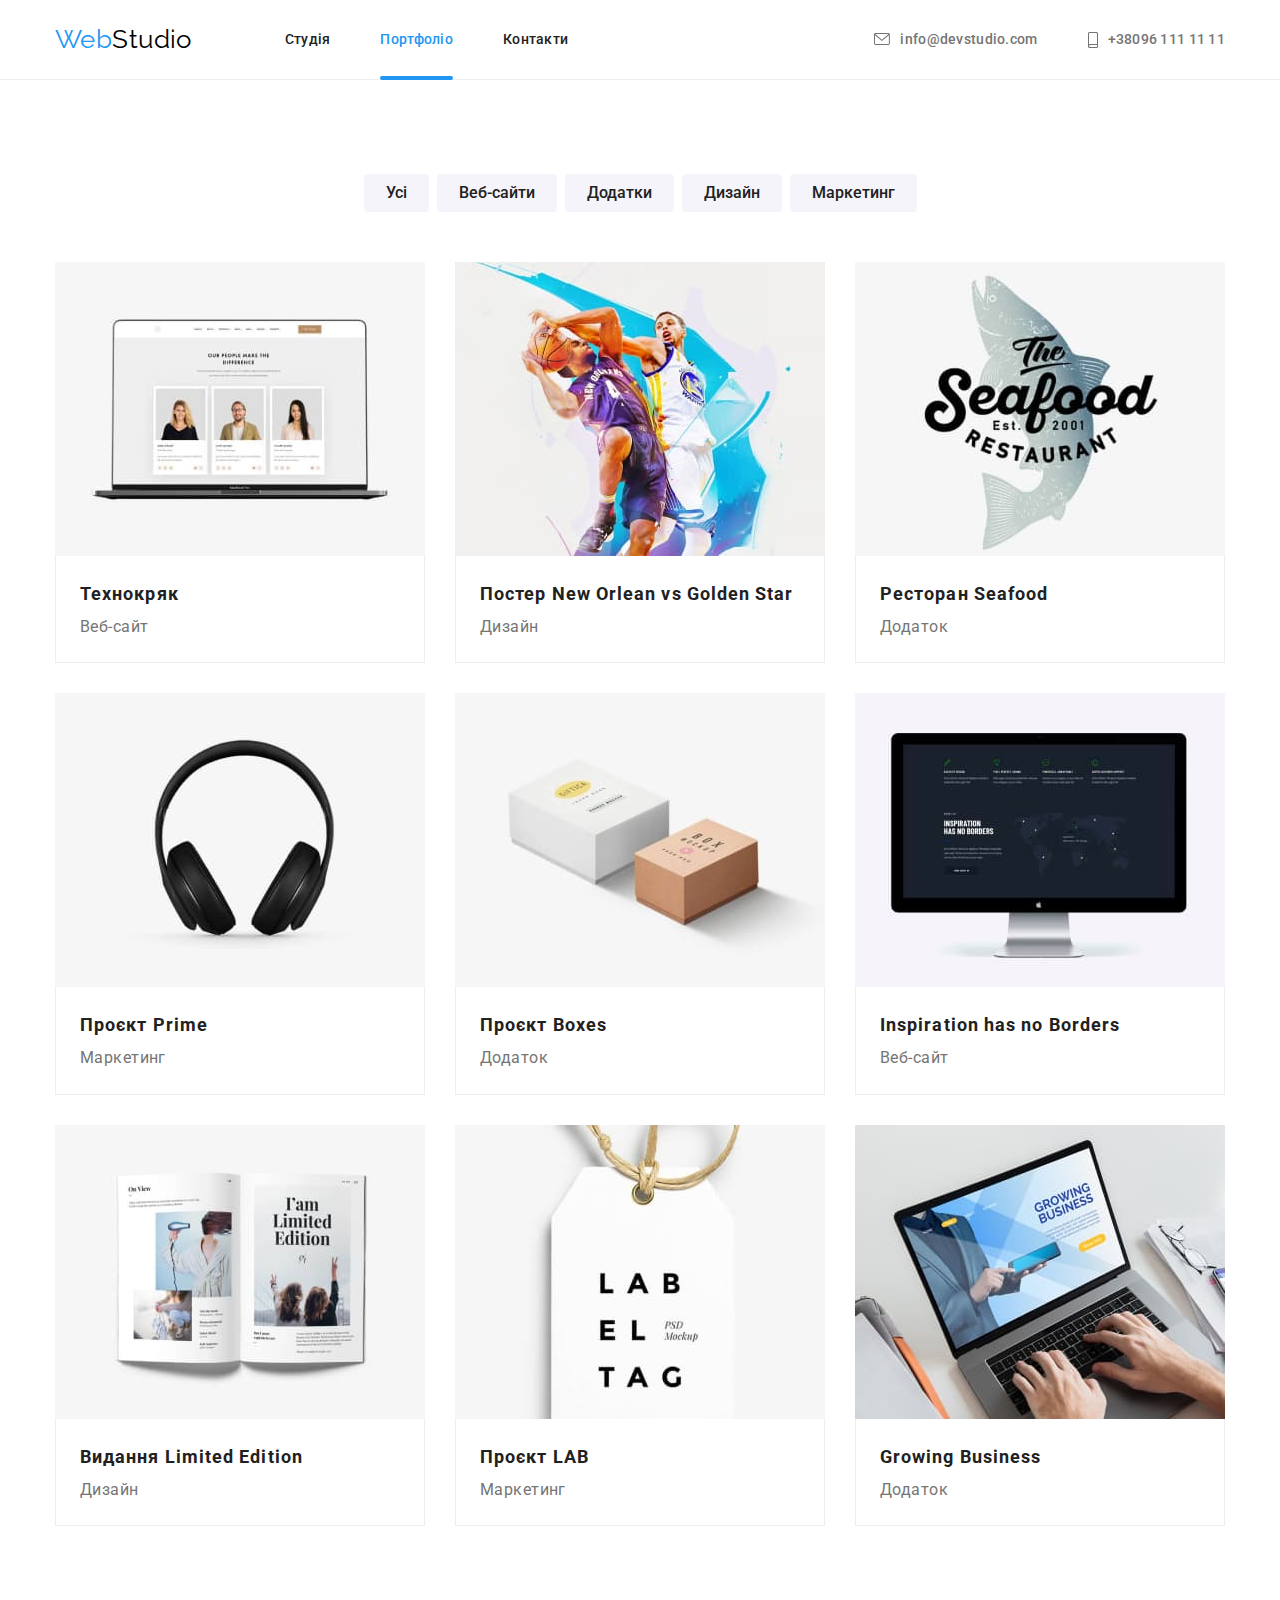
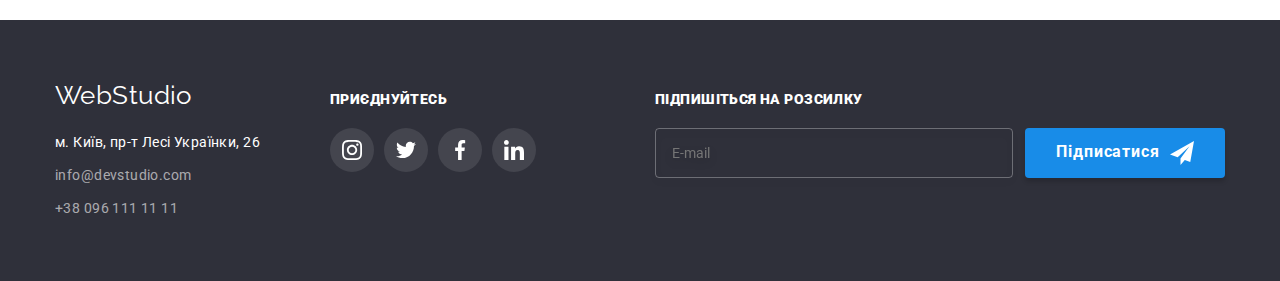
==== portfolio.html @ c7cedb17 "clone" ====
<!DOCTYPE html>
<html lang="uk">
  <head>
    <meta charset="UTF-8" />
    <meta http-equiv="X-UA-Compatible" content="IE=edge" />
    <meta name="viewport" content="width=device-width, initial-scale=1.0" />
    <title>Студія</title>
    <link
      href="https://fonts.googleapis.com/css2?family=Raleway:wght@700&family=Roboto:wght@400;500;700;900&display=swap"
      rel="stylesheet"
    />
    <link
      rel="stylesheet"
      href="https://cdnjs.cloudflare.com/ajax/libs/modern-normalize/1.1.0/modern-normalize.min.css"
    />
    <link rel="stylesheet" href="./css/main.min.css" />
  </head>
  <body>
    <header class="header">
      <div class="header__container container">
        <nav class="header__nav">
          <a href="./index.html" class="header__logo"><span class="logo-web">Web</span>Studio</a>
          <ul class="header__list list">
            <li>
              <a href="./index.html" class="header__link link">Студія</a>
            </li>
            <li>
              <a href="./portfolio.html" class="header__link link header__link-current"
                >Портфоліо</a
              >
            </li>
            <li><a href="" class="header__link link">Контакти</a></li>
          </ul>
        </nav>
        <ul class="info list">
          <li>
            <a href="mailto:info@devstudio.com" class="info__link link">
              <svg class="info__mail" width="16px" height="12px">
                <use href="./images/symbol-defs-contact.svg#icon-mail"></use>
              </svg>
              info@devstudio.com</a
            >
          </li>
          <li>
            <a href="tel:+380961111111" class="info__link link">
              <svg class="info__tel" width="10px" height="16px">
                <use href="./images/symbol-defs-contact.svg#icon-tel"></use>
              </svg>
              +38096 111 11 11</a
            >
          </li>
        </ul>
      </div>
    </header>
    <main>
      <section class="main-section">
        <div class="container">
          <h1 class="visually-hidden">Навігація</h1>
          <ul class="btn-list list">
            <li><button type="button" class="portfolio-nav-btn">Усі</button></li>
            <li><button type="button" class="portfolio-nav-btn">Веб-сайти</button></li>
            <li><button type="button" class="portfolio-nav-btn">Додатки</button></li>
            <li><button type="button" class="portfolio-nav-btn">Дизайн</button></li>
            <li><button type="button" class="portfolio-nav-btn">Маркетинг</button></li>
          </ul>

          <ul class="info-list list">
            <li class="portfolio-info-list">
              <a href="">
                <div class="portfolio-img">
                  <img src="./images/portfolio-tehn.jpg" alt="технокряк" width="370" height="294" />
                  <div class="portfolio-info-container">
                    <p class="portfolio-info-text">
                      Ресурс пропонує комплексні пропозиції з різним рівнем функціоналу та сервісів.
                      Все це дозволить відвідувачу отримати вичерпні відомості про компанію чи
                      приватну особу.
                    </p>
                  </div>
                </div>
                <div class="border-title">
                  <h2 class="portfolio-title">Технокряк</h2>
                  <p class="portfolio-text">Веб-сайт</p>
                </div>
              </a>
            </li>
            <li class="portfolio-info-list">
              <a href="">
                <div class="portfolio-img">
                  <img
                    src="./images/portfolio-poster.jpg"
                    alt="Постер New Orlean vs Golden Star"
                    width="370"
                    height="294"
                  />
                  <div class="portfolio-info-container">
                    <p class="portfolio-info-text">
                      Ресурс пропонує комплексні пропозиції з різним рівнем функціоналу та сервісів.
                      Все це дозволить відвідувачу отримати вичерпні відомості про компанію чи
                      приватну особу.
                    </p>
                  </div>
                </div>
                <div class="border-title">
                  <h2 class="portfolio-title">Постер New Orlean vs Golden Star</h2>
                  <p class="portfolio-text">Дизайн</p>
                </div>
              </a>
            </li>
            <li class="portfolio-info-list">
              <a href="">
                <div class="portfolio-img">
                  <img
                    src="./images/portfolio-restaurant.jpg"
                    alt="Ресторан Seafood"
                    width="370"
                    height="294"
                  />
                  <div class="portfolio-info-container">
                    <p class="portfolio-info-text">
                      Ресурс пропонує комплексні пропозиції з різним рівнем функціоналу та сервісів.
                      Все це дозволить відвідувачу отримати вичерпні відомості про компанію чи
                      приватну особу.
                    </p>
                  </div>
                </div>
                <div class="border-title">
                  <h2 class="portfolio-title">Ресторан Seafood</h2>
                  <p class="portfolio-text">Додаток</p>
                </div>
              </a>
            </li>
            <li class="portfolio-info-list">
              <a href="">
                <div class="portfolio-img">
                  <img
                    src="./images/portfolio-prgct-prime.jpg"
                    alt="Проєкт Prime"
                    width="370"
                    height="294"
                  />
                  <div class="portfolio-info-container">
                    <p class="portfolio-info-text">
                      Ресурс пропонує комплексні пропозиції з різним рівнем функціоналу та сервісів.
                      Все це дозволить відвідувачу отримати вичерпні відомості про компанію чи
                      приватну особу.
                    </p>
                  </div>
                </div>
                <div class="border-title">
                  <h2 class="portfolio-title">Проєкт Prime</h2>
                  <p class="portfolio-text">Маркетинг</p>
                </div>
              </a>
            </li>
            <li class="portfolio-info-list">
              <a href="">
                <div class="portfolio-img">
                  <img
                    src="./images/portfolio-prgct-boxes.jpg"
                    alt="Проєкт Boxes"
                    width="370"
                    height="294"
                  />
                  <div class="portfolio-info-container">
                    <p class="portfolio-info-text">
                      Ресурс пропонує комплексні пропозиції з різним рівнем функціоналу та сервісів.
                      Все це дозволить відвідувачу отримати вичерпні відомості про компанію чи
                      приватну особу.
                    </p>
                  </div>
                </div>
                <div class="border-title">
                  <h2 class="portfolio-title">Проєкт Boxes</h2>
                  <p class="portfolio-text">Додаток</p>
                </div>
              </a>
            </li>
            <li class="portfolio-info-list">
              <a href="">
                <div class="portfolio-img">
                  <img
                    src="./images/portfolio-inspiration.jpg"
                    alt="Inspiration has no Borders"
                    width="370"
                    height="294"
                  />
                  <div class="portfolio-info-container">
                    <p class="portfolio-info-text">
                      Ресурс пропонує комплексні пропозиції з різним рівнем функціоналу та сервісів.
                      Все це дозволить відвідувачу отримати вичерпні відомості про компанію чи
                      приватну особу.
                    </p>
                  </div>
                </div>
                <div class="border-title">
                  <h2 class="portfolio-title">Inspiration has no Borders</h2>
                  <p class="portfolio-text">Веб-сайт</p>
                </div>
              </a>
            </li>
            <li class="portfolio-info-list">
              <a href="">
                <div class="portfolio-img">
                  <img
                    src="./images/portfolio-edition.jpg"
                    alt="Видання Limited Edition"
                    width="370"
                    height="294"
                  />
                  <div class="portfolio-info-container">
                    <p class="portfolio-info-text">
                      Ресурс пропонує комплексні пропозиції з різним рівнем функціоналу та сервісів.
                      Все це дозволить відвідувачу отримати вичерпні відомості про компанію чи
                      приватну особу.
                    </p>
                  </div>
                </div>
                <div class="border-title">
                  <h2 class="portfolio-title">Видання Limited Edition</h2>
                  <p class="portfolio-text">Дизайн</p>
                </div>
              </a>
            </li>
            <li class="portfolio-info-list">
              <a href="">
                <div class="portfolio-img">
                  <img
                    src="./images/portfolio-prgct-lab.jpg"
                    alt="Проєкт LAB"
                    width="370"
                    height="294"
                  />
                  <div class="portfolio-info-container">
                    <p class="portfolio-info-text">
                      Ресурс пропонує комплексні пропозиції з різним рівнем функціоналу та сервісів.
                      Все це дозволить відвідувачу отримати вичерпні відомості про компанію чи
                      приватну особу.
                    </p>
                  </div>
                </div>
                <div class="border-title">
                  <h2 class="portfolio-title">Проєкт LAB</h2>
                  <p class="portfolio-text">Маркетинг</p>
                </div>
              </a>
            </li>
            <li class="portfolio-info-list">
              <a href="">
                <div class="portfolio-img">
                  <img
                    src="./images/portfolio-business.jpg"
                    alt="Growing Business"
                    width="370"
                    height="294"
                  />
                  <div class="portfolio-info-container">
                    <p class="portfolio-info-text">
                      Ресурс пропонує комплексні пропозиції з різним рівнем функціоналу та сервісів.
                      Все це дозволить відвідувачу отримати вичерпні відомості про компанію чи
                      приватну особу.
                    </p>
                  </div>
                </div>
                <div class="border-title">
                  <h2 class="portfolio-title">Growing Business</h2>
                  <p class="portfolio-text">Додаток</p>
                </div>
              </a>
            </li>
          </ul>
        </div>
      </section>
    </main>
    <footer class="footer">
      <div class="container footer-container">
        <div class="footer-adress">
          <a href="./index.html" class="footer-logo"><span class="logo-web">Web</span>Studio</a>
          <address>
            <ul class="footer-list list">
              <li class="adress link">
                <a
                  href="https://goo.gl/maps/cVfSzYXmB4WcppVj6"
                  target="_blank"
                  rel="noopener noreferrer"
                  >м. Київ, пр-т Лесі Українки, 26</a
                >
              </li>
              <li>
                <a href="mailto:info@devstudio.com" class="footer-link link">info@devstudio.com</a>
              </li>
              <li>
                <a href="tel:+380961111111" class="footer-link link">+38 096 111 11 11</a>
              </li>
            </ul>
          </address>
        </div>
        <div class="footer-social">
          <p class="footer-social-text"><strong>приєднуйтесь</strong></p>

          <ul class="footer-social-list list">
            <li class="social-footer-item">
              <a href=""
                ><svg class="social-icon-footer" width="20px" height="20px">
                  <use href="./images/symbol-defs-social.svg#icon-instagram"></use>
                </svg>
              </a>
            </li>
            <li class="social-footer-item">
              <a href=""
                ><svg class="social-icon-footer" width="20px" height="20px">
                  <use href="./images/symbol-defs-social.svg#icon-twitter"></use>
                </svg>
              </a>
            </li>
            <li class="social-footer-item">
              <a href=""
                ><svg class="social-icon-footer" width="20px" height="20px">
                  <use href="./images/symbol-defs-social.svg#icon-facebook"></use>
                </svg>
              </a>
            </li>
            <li class="social-footer-item">
              <a href=""
                ><svg class="social-icon-footer" width="20px" height="20px">
                  <use href="./images/symbol-defs-social.svg#icon-linkedin"></use>
                </svg>
              </a>
            </li>
          </ul>
        </div>
        <div class="footer-feedback">
          <p class="footer-form-title"><strong>Підпишіться на розсилку</strong></p>
          <form class="footer-form">
            <label for="footer-email"></label>
            <input type="email" name="footer-email" placeholder="E-mail" required />
            <button type="submit" class="footer-btn">
              Підписатися
              <svg>
                <use
                  href="./images/modal-icon.svg#icon-footer-send"
                  width="24px"
                  height="24px"
                ></use>
              </svg>
            </button>
          </form>
        </div>
      </div>
    </footer>
  </body>
</html>
---- css/main.min.css ----
:root{--accent-color: #2196f3;--primary-text-color: #757575;--secondary-text-color: #212121;--primary-link-color: #ffffff;--secondary-link-color: #000000;--primary-background-color: #2f303a;--button-active-color: #188ce8;--secondary-background-color: #f5f4fa;--tertiary-link-color: rgba(255, 255, 255, 0.6);--border-color: #eeeeee;--primary-svg-color: #afb1b8}body{font-family:"Roboto",sans-serif;color:var(--primary-text-color);font-size:14px;line-height:1.7;letter-spacing:.03em;background-color:var(--primary-link-color);margin:0}img{display:block}h1,h2,h3,ul,p{margin:0;padding:0}.container{width:1200px;margin:0 auto;padding-left:15px;padding-right:15px}.link:hover,.link:focus{color:var(--accent-color)}.list{list-style:none}.section-title{color:var(--secondary-text-color);font-size:36px;line-height:1.2;text-align:center;margin-bottom:50px}.header{background-color:var(--primary-link-color);border-bottom:1px solid var(--border-color)}.header__container{display:-webkit-box;display:-ms-flexbox;display:flex;-webkit-box-align:center;-ms-flex-align:center;align-items:center}.header__nav{display:-webkit-box;display:-ms-flexbox;display:flex;-webkit-box-align:center;-ms-flex-align:center;align-items:center}.header__logo{color:var(--secondary-link-color);font-family:"Raleway",sans-serif;font-size:26px;line-height:1.2;text-decoration:none;margin-right:93px}.header__logo .logo-web{color:var(--accent-color)}.header__list{display:-webkit-box;display:-ms-flexbox;display:flex}.header__list li:not(:last-child){margin-right:50px}.header__link{display:block;color:var(--secondary-text-color);font-weight:500;line-height:1.1;letter-spacing:.02em;text-decoration:none;padding-top:32px;padding-bottom:32px;-webkit-transition-property:color;transition-property:color;-webkit-transition-duration:250ms;transition-duration:250ms;-webkit-transition-timing-function:cubic-bezier(0.4, 0, 0.2, 1);transition-timing-function:cubic-bezier(0.4, 0, 0.2, 1)}.header__link-current{position:relative;color:var(--accent-color)}.header__link-current::after{content:"";position:absolute;bottom:-1px;display:block;width:100%;height:4px;background-color:var(--accent-color);border-radius:2px}.info{display:-webkit-box;display:-ms-flexbox;display:flex;margin-left:auto}.info li:not(:last-child){margin-right:50px}.info .info__mail{margin-right:10px;fill:currentColor}.info .info__tel{margin-right:10px;fill:currentColor}.info__link{display:-webkit-box;display:-ms-flexbox;display:flex;color:var(--primary-text-color);font-weight:500;line-height:1.1;letter-spacing:.02em;text-decoration:none;text-align:center;-webkit-box-align:center;-ms-flex-align:center;align-items:center;-webkit-transition-property:color;transition-property:color;-webkit-transition-duration:250ms;transition-duration:250ms;-webkit-transition-timing-function:cubic-bezier(0.4, 0, 0.2, 1);transition-timing-function:cubic-bezier(0.4, 0, 0.2, 1)}.hero{background-image:-webkit-gradient(linear, left top, right top, from(rgba(47, 48, 58, 0.4)), to(rgba(47, 48, 58, 0.4))),url(../images/hero-bgr.jpg);background-image:linear-gradient(to right, rgba(47, 48, 58, 0.4), rgba(47, 48, 58, 0.4)),url(../images/hero-bgr.jpg);background-color:var(--primary-background-color);margin:0 auto;max-width:1600px;min-height:600px;background-repeat:no-repeat;background-position:center;background-size:cover;text-align:center;padding:200px 0px}.hero__title{width:696px;color:var(--primary-link-color);font-weight:900;font-size:44px;line-height:1.4;letter-spacing:.06em;text-transform:uppercase;margin:inherit}.hero__btn{display:inline-block;min-width:216px;background-color:var(--accent-color);color:var(--primary-link-color);font-weight:700;font-size:16px;line-height:1.9;letter-spacing:.06em;cursor:pointer;font-family:inherit;border:none;border-radius:4px;padding:10px 32px;margin-top:30px;-webkit-transition-property:background-color,color;transition-property:background-color,color;-webkit-transition-duration:250ms;transition-duration:250ms;-webkit-transition-timing-function:cubic-bezier(0.4, 0, 0.2, 1);transition-timing-function:cubic-bezier(0.4, 0, 0.2, 1)}.hero__btn:hover,.hero__btn:focus{background-color:var(--primary-link-color);color:var(--accent-color)}.hero__btn:active{background-color:var(--button-active-color);color:var(--primary-link-color)}.specialty{padding-top:94px;padding-bottom:94px}.specialty__img{display:-webkit-box;display:-ms-flexbox;display:flex;-webkit-box-align:center;-ms-flex-align:center;align-items:center;-webkit-box-pack:center;-ms-flex-pack:center;justify-content:center;background:var(--secondary-background-color);border-radius:4px;width:270px;height:120px;margin-bottom:30px}.specialty__list{display:-webkit-box;display:-ms-flexbox;display:flex}.visually-hidden{position:absolute;white-space:nowrap;width:1px;height:1px;overflow:hidden;border:0;padding:0;clip:rect(0 0 0 0);-webkit-clip-path:inset(50%);clip-path:inset(50%);margin:-1px}.specialty__title{color:var(--secondary-text-color);font-size:14px;line-height:1.1;text-transform:uppercase;margin-bottom:10px}.specialty__item:not(:last-child){margin-right:30px}.works{padding-bottom:94px}.works__list{display:-webkit-box;display:-ms-flexbox;display:flex}.works__item:not(:last-child){margin-right:30px}.works__position{position:relative}.works__container{display:-webkit-box;display:-ms-flexbox;display:flex;-webkit-box-pack:center;-ms-flex-pack:center;justify-content:center;-webkit-box-align:center;-ms-flex-align:center;align-items:center;width:370px;height:70px;position:absolute;background-color:rgba(47,48,58,.8);bottom:0}.works__text{color:var(--primary-link-color);font-weight:700;font-size:14px;line-height:1.1;letter-spacing:.03em;text-transform:uppercase}.team{background-color:var(--secondary-background-color);padding:94px 0px;text-align:center;margin:0 auto}.team__list{display:-webkit-box;display:-ms-flexbox;display:flex}.team__item{background-color:var(--primary-link-color);-webkit-box-shadow:0px 1px 3px rgba(0,0,0,.12),0px 1px 1px rgba(0,0,0,.14),0px 2px 1px rgba(0,0,0,.2);box-shadow:0px 1px 3px rgba(0,0,0,.12),0px 1px 1px rgba(0,0,0,.14),0px 2px 1px rgba(0,0,0,.2);border-radius:0px 0px 4px 4px}.team__item:not(:last-child){margin-right:30px}.team__container{padding-top:30px;padding-bottom:30px}.container__title{color:var(--secondary-text-color);font-weight:500;font-size:16px;line-height:1.2}.container__text{font-size:16px;line-height:1.2;margin-top:10px;margin-bottom:16px}.social-list{display:-webkit-box;display:-ms-flexbox;display:flex;-webkit-box-pack:center;-ms-flex-pack:center;justify-content:center}.social-item a{display:-webkit-box;display:-ms-flexbox;display:flex;-webkit-box-pack:center;-ms-flex-pack:center;justify-content:center;-webkit-box-align:center;-ms-flex-align:center;align-items:center;width:44px;height:44px;background-color:var(--primary-link-color);border-radius:50%;-webkit-transition-property:background-color;transition-property:background-color;-webkit-transition-duration:250ms;transition-duration:250ms;-webkit-transition-timing-function:cubic-bezier(0.4, 0, 0.2, 1);transition-timing-function:cubic-bezier(0.4, 0, 0.2, 1)}.social-item:not(:last-child){margin-right:10px}.social-item a:hover,.social-item a:focus{background-color:var(--accent-color)}.social-item a:hover>svg,.social-item a:focus>svg{fill:var(--primary-link-color)}.social-icon{fill:var(--primary-svg-color);-webkit-transition-property:fill;transition-property:fill;-webkit-transition-duration:250ms;transition-duration:250ms;-webkit-transition-timing-function:cubic-bezier(0.4, 0, 0.2, 1);transition-timing-function:cubic-bezier(0.4, 0, 0.2, 1)}.clients{padding-top:94px;padding-bottom:94px}.clients__list{display:-webkit-box;display:-ms-flexbox;display:flex}.clients__list li:not(:last-child){margin-right:30px}.clients__link{display:-webkit-box;display:-ms-flexbox;display:flex;-webkit-box-pack:center;-ms-flex-pack:center;justify-content:center;-webkit-box-align:center;-ms-flex-align:center;align-items:center;width:170px;height:92px;border:1px solid var(--primary-svg-color);border-radius:4px;-webkit-transition-property:border-color;transition-property:border-color;-webkit-transition-duration:250ms;transition-duration:250ms;-webkit-transition-timing-function:cubic-bezier(0.4, 0, 0.2, 1);transition-timing-function:cubic-bezier(0.4, 0, 0.2, 1)}.clients__link:hover,.clients__link:focus{border-color:var(--accent-color)}.clients__link:hover>svg,.clients__link:focus>svg{fill:var(--accent-color)}.clients__svg{fill:var(--primary-svg-color);-webkit-transition-property:fill;transition-property:fill;-webkit-transition-duration:250ms;transition-duration:250ms;-webkit-transition-timing-function:cubic-bezier(0.4, 0, 0.2, 1);transition-timing-function:cubic-bezier(0.4, 0, 0.2, 1)}.footer{background-color:var(--primary-background-color);padding:60px 0px}.footer-container{display:-webkit-box;display:-ms-flexbox;display:flex;-webkit-box-align:baseline;-ms-flex-align:baseline;align-items:baseline}.footer-adress{margin-right:70px}.footer-logo{display:inline-block;color:var(--primary-link-color);font-family:"Raleway",sans-serif;font-size:26px;line-height:1.2;text-decoration:none;margin-bottom:20px}.footer-list li:not(:last-child){margin-bottom:9px}.adress{color:var(--primary-link-color);text-decoration:none}.footer-link{color:var(--tertiary-link-color);text-decoration:none;font-style:normal;-webkit-transition-property:color;transition-property:color;-webkit-transition-duration:250ms;transition-duration:250ms;-webkit-transition-timing-function:cubic-bezier(0.4, 0, 0.2, 1);transition-timing-function:cubic-bezier(0.4, 0, 0.2, 1)}.adress a{color:var(--primary-link-color);font-style:normal;text-decoration:none;-webkit-transition-property:color;transition-property:color;-webkit-transition-duration:250ms;transition-duration:250ms;-webkit-transition-timing-function:cubic-bezier(0.4, 0, 0.2, 1);transition-timing-function:cubic-bezier(0.4, 0, 0.2, 1)}.adress a:hover,.adress a:focus{color:var(--accent-color)}.footer-social-text{font-weight:700;font-size:14px;line-height:1.1;letter-spacing:.03em;text-transform:uppercase;color:var(--primary-link-color);margin-bottom:20px}.footer-social-list{display:-webkit-box;display:-ms-flexbox;display:flex;gap:10px}.social-footer-item>a{display:-webkit-box;display:-ms-flexbox;display:flex;-webkit-box-pack:center;-ms-flex-pack:center;justify-content:center;-webkit-box-align:center;-ms-flex-align:center;align-items:center;width:44px;height:44px;background-color:rgba(255,255,255,.1);border-radius:50%;-webkit-transition-property:background-color;transition-property:background-color;-webkit-transition-duration:250ms;transition-duration:250ms;-webkit-transition-timing-function:cubic-bezier(0.4, 0, 0.2, 1);transition-timing-function:cubic-bezier(0.4, 0, 0.2, 1)}.social-footer-item>a:hover,.social-footer-item>a:focus{background-color:var(--accent-color)}.social-icon-footer{fill:var(--primary-link-color)}.footer-feedback{margin-left:auto}.footer-form svg{height:24px;width:24px}.footer-form-title{color:var(--primary-link-color);font-weight:700;font-size:14px;line-height:1.1;letter-spacing:.03em;text-transform:uppercase;margin-bottom:20px}.footer-form{display:-webkit-box;display:-ms-flexbox;display:flex}.footer-form input{color:var(--primary-link-color);width:358px;height:50px;outline:none;padding-left:16px;padding-right:16px;margin-right:12px;background:inherit;border:1px solid rgba(255,255,255,.3);-webkit-filter:drop-shadow(0px 4px 4px rgba(0, 0, 0, 0.15));filter:drop-shadow(0px 4px 4px rgba(0, 0, 0, 0.15));border-radius:4px;-webkit-transition-property:border;transition-property:border;-webkit-transition-duration:250ms;transition-duration:250ms;-webkit-transition-timing-function:cubic-bezier(0.4, 0, 0.2, 1);transition-timing-function:cubic-bezier(0.4, 0, 0.2, 1)}.footer-form input:focus{border:1px solid var(--accent-color)}.footer-btn{display:-webkit-box;display:-ms-flexbox;display:flex;-webkit-box-align:center;-ms-flex-align:center;align-items:center;-webkit-box-pack:center;-ms-flex-pack:center;justify-content:center;min-width:200px;min-height:50px;color:var(--primary-link-color);background:var(--button-active-color);border:none;-webkit-box-shadow:0px 4px 4px rgba(0,0,0,.15);box-shadow:0px 4px 4px rgba(0,0,0,.15);border-radius:4px;cursor:pointer;font-weight:700;font-size:16px;line-height:1.9;letter-spacing:.06em;-webkit-transition-property:background-color;transition-property:background-color;-webkit-transition-duration:250ms;transition-duration:250ms;-webkit-transition-timing-function:cubic-bezier(0.4, 0, 0.2, 1);transition-timing-function:cubic-bezier(0.4, 0, 0.2, 1)}.footer-btn:hover,.footer-btn:focus{background:var(--accent-color)}.footer-btn svg{margin-left:10px}.backdrop{position:fixed;top:0;left:0;width:100%;height:100%;background:rgba(0,0,0,.2);opacity:1;-webkit-transition:opacity 500ms cubic-bezier(0.4, 0, 0.2, 1),visibility 500ms cubic-bezier(0.4, 0, 0.2, 1);transition:opacity 500ms cubic-bezier(0.4, 0, 0.2, 1),visibility 500ms cubic-bezier(0.4, 0, 0.2, 1)}.is-hidden{opacity:0;pointer-events:none;visibility:hidden}.modal{min-width:528px;min-height:581px;background-color:var(--primary-link-color);border-radius:4px;padding:40px;position:absolute;top:50%;left:50%;-webkit-transform:translate(-50%, -50%);transform:translate(-50%, -50%)}.close{cursor:pointer;background-color:var(--primary-link-color);border:1px solid rgba(0,0,0,.1);border-radius:50%;padding:0;width:30px;height:30px;display:-webkit-box;display:-ms-flexbox;display:flex;-webkit-box-pack:center;-ms-flex-pack:center;justify-content:center;-webkit-box-align:center;-ms-flex-align:center;align-items:center;position:absolute;top:8px;right:8px;-webkit-transition-property:-webkit-box-shadow;transition-property:-webkit-box-shadow;transition-property:box-shadow;transition-property:box-shadow, -webkit-box-shadow;-webkit-transition-duration:250ms;transition-duration:250ms;-webkit-transition-timing-function:cubic-bezier(0.4, 0, 0.2, 1);transition-timing-function:cubic-bezier(0.4, 0, 0.2, 1)}.close svg{-webkit-transition-property:fill;transition-property:fill;-webkit-transition-duration:250ms;transition-duration:250ms;-webkit-transition-timing-function:cubic-bezier(0.4, 0, 0.2, 1);transition-timing-function:cubic-bezier(0.4, 0, 0.2, 1)}.close:hover{-webkit-box-shadow:0px 1px 3px rgba(0,0,0,.12),0px 1px 1px rgba(0,0,0,.14),0px 2px 1px rgba(0,0,0,.2);box-shadow:0px 1px 3px rgba(0,0,0,.12),0px 1px 1px rgba(0,0,0,.14),0px 2px 1px rgba(0,0,0,.2);fill:var(--accent-color)}.modal-title{font-weight:700;font-size:20px;line-height:1.2;text-align:center;letter-spacing:.03em;color:var(--secondary-text-color);margin-bottom:12px}.modal-input{display:-webkit-box;display:-ms-flexbox;display:flex;-webkit-box-orient:vertical;-webkit-box-direction:normal;-ms-flex-direction:column;flex-direction:column;margin-bottom:10px}.form-modal label{font-weight:400;font-size:12px;line-height:1.2;letter-spacing:.01em;color:var(--primary-text-color);margin-bottom:4px}.modal-wrap{position:relative}.modal-wrap input{width:100%;height:40px;padding-left:42px;padding-right:42px;outline:none;border:1px solid rgba(33,33,33,.2);border-radius:4px;-webkit-transition-property:border;transition-property:border;-webkit-transition-duration:250ms;transition-duration:250ms;-webkit-transition-timing-function:cubic-bezier(0.4, 0, 0.2, 1);transition-timing-function:cubic-bezier(0.4, 0, 0.2, 1)}.form-modal input:focus{border:1px solid var(--accent-color)}.form-modal input:focus+svg{fill:var(--accent-color)}.modal-wrap svg{width:18px;height:18px;position:absolute;top:50%;left:12px;-webkit-transform:translateY(-50%);transform:translateY(-50%);-webkit-transition-property:fill;transition-property:fill;-webkit-transition-duration:250ms;transition-duration:250ms;-webkit-transition-timing-function:cubic-bezier(0.4, 0, 0.2, 1);transition-timing-function:cubic-bezier(0.4, 0, 0.2, 1)}.modal-textarea{display:-webkit-box;display:-ms-flexbox;display:flex;-webkit-box-orient:vertical;-webkit-box-direction:normal;-ms-flex-direction:column;flex-direction:column;margin-bottom:20px}.form-modal textarea{min-width:448px;min-height:120px;padding:12px 16px;outline:none;border:1px solid rgba(33,33,33,.2);border-radius:4px;-webkit-transition-property:border;transition-property:border;-webkit-transition-duration:250ms;transition-duration:250ms;-webkit-transition-timing-function:cubic-bezier(0.4, 0, 0.2, 1);transition-timing-function:cubic-bezier(0.4, 0, 0.2, 1)}.form-modal textarea:focus{border:1px solid var(--accent-color)}.modal-textarea-text{resize:none}.modal-textarea-text::-webkit-input-placeholder{font-weight:400;font-size:12px;line-height:1.2;letter-spacing:.01em;color:rgba(117,117,117,.5)}.modal-textarea-text::-moz-placeholder{font-weight:400;font-size:12px;line-height:1.2;letter-spacing:.01em;color:rgba(117,117,117,.5)}.modal-textarea-text:-ms-input-placeholder{font-weight:400;font-size:12px;line-height:1.2;letter-spacing:.01em;color:rgba(117,117,117,.5)}.modal-textarea-text::-ms-input-placeholder{font-weight:400;font-size:12px;line-height:1.2;letter-spacing:.01em;color:rgba(117,117,117,.5)}.modal-textarea-text::placeholder{font-weight:400;font-size:12px;line-height:1.2;letter-spacing:.01em;color:rgba(117,117,117,.5)}.modal-checkbox{display:-webkit-box;display:-ms-flexbox;display:flex;-webkit-box-pack:center;-ms-flex-pack:center;justify-content:center;-webkit-box-align:center;-ms-flex-align:center;align-items:center}.modal-checkbox a{color:var(--accent-color);text-decoration:none;position:relative;margin-left:5px}.modal-checkbox a::after{content:"";position:absolute;right:0;bottom:4px;display:block;width:100%;height:1px;background-color:var(--accent-color)}.modal-checkbox label{font-weight:400;font-size:14px;line-height:1.7;letter-spacing:.03em;color:var(--primary-text-color);margin:0%;display:-webkit-box;display:-ms-flexbox;display:flex;-webkit-box-align:center;-ms-flex-align:center;align-items:center}.fake-checkbox{width:15px;height:16px;border:2px solid var(--secondary-text-color);border-radius:3px;display:-webkit-box;display:-ms-flexbox;display:flex;-webkit-box-align:center;-ms-flex-align:center;align-items:center;-webkit-box-pack:center;-ms-flex-pack:center;justify-content:center;margin-right:7px;-webkit-transition-property:background,border;transition-property:background,border;-webkit-transition-duration:250ms;transition-duration:250ms;-webkit-transition-timing-function:cubic-bezier(0.4, 0, 0.2, 1);transition-timing-function:cubic-bezier(0.4, 0, 0.2, 1)}.fake-checkbox svg{height:8px;width:11px}.modal-checkbox input:checked+.fake-checkbox{background:var(--accent-color);border:rgba(0,0,0,0)}.modal-btn{display:-webkit-box;display:-ms-flexbox;display:flex;-webkit-box-pack:center;-ms-flex-pack:center;justify-content:center;-webkit-box-align:center;-ms-flex-align:center;align-items:center;margin-top:30px}.modal-submit{color:var(--primary-link-color);font-weight:700;font-size:16px;line-height:1.9;letter-spacing:.06em;cursor:pointer;min-width:200px;min-height:50px;background-color:var(--button-active-color);border:none;border-radius:4px;text-align:center;-webkit-box-shadow:0px 4px 4px rgba(0,0,0,.15);box-shadow:0px 4px 4px rgba(0,0,0,.15);-webkit-transition-property:background-color;transition-property:background-color;-webkit-transition-duration:250ms;transition-duration:250ms;-webkit-transition-timing-function:cubic-bezier(0.4, 0, 0.2, 1);transition-timing-function:cubic-bezier(0.4, 0, 0.2, 1)}.modal-submit:hover,.modal-submit:focus{background-color:var(--accent-color)}.main-section{padding-bottom:94px;padding-top:94px}.btn-list{display:-webkit-box;display:-ms-flexbox;display:flex;-webkit-box-pack:center;-ms-flex-pack:center;justify-content:center;margin-bottom:50px}.btn-list li:not(:last-child){margin-right:8px}.portfolio-nav-btn{background-color:var(--secondary-background-color);font-weight:500;color:var(--secondary-text-color);font-size:16px;line-height:1.6;font-family:inherit;border:none;cursor:pointer;padding:6px 22px;border-radius:4px;-webkit-transition-property:background-color,color,-webkit-box-shadow;transition-property:background-color,color,-webkit-box-shadow;transition-property:background-color,color,box-shadow;transition-property:background-color,color,box-shadow,-webkit-box-shadow;-webkit-transition-duration:250ms;transition-duration:250ms;-webkit-transition-timing-function:cubic-bezier(0.4, 0, 0.2, 1);transition-timing-function:cubic-bezier(0.4, 0, 0.2, 1)}.portfolio-nav-btn:hover,.portfolio-nav-btn:focus{background-color:var(--accent-color);color:var(--primary-link-color);-webkit-box-shadow:0px 3px 1px rgba(0,0,0,.1),0px 1px 2px rgba(0,0,0,.08),0px 2px 2px rgba(0,0,0,.12);box-shadow:0px 3px 1px rgba(0,0,0,.1),0px 1px 2px rgba(0,0,0,.08),0px 2px 2px rgba(0,0,0,.12)}.info-list{display:-webkit-box;display:-ms-flexbox;display:flex;-ms-flex-wrap:wrap;flex-wrap:wrap}.portfolio-info-list{background-color:var(--primary-link-color);margin-bottom:30px;margin-right:30px}.portfolio-info-list:nth-child(n+7){margin-bottom:0}.portfolio-info-list:nth-child(3n+3){margin-right:0}.portfolio-info-list>a{display:block;-webkit-transition-property:-webkit-box-shadow;transition-property:-webkit-box-shadow;transition-property:box-shadow;transition-property:box-shadow, -webkit-box-shadow;-webkit-transition-duration:250ms;transition-duration:250ms;-webkit-transition-timing-function:cubic-bezier(0.4, 0, 0.2, 1);transition-timing-function:cubic-bezier(0.4, 0, 0.2, 1)}.portfolio-info-list>a:hover,.portfolio-info-list>a:focus{-webkit-box-shadow:0px 1px 1px rgba(0,0,0,.12),0px 4px 4px rgba(0,0,0,.06),1px 4px 6px rgba(0,0,0,.16);box-shadow:0px 1px 1px rgba(0,0,0,.12),0px 4px 4px rgba(0,0,0,.06),1px 4px 6px rgba(0,0,0,.16)}.portfolio-title{color:var(--secondary-text-color);font-size:18px;line-height:2;letter-spacing:.06em;text-decoration:none}.portfolio-info-list a{text-decoration:none}.portfolio-img{position:relative;overflow:hidden}.portfolio-info-container{top:0;left:0;width:100%;height:101%;background-color:rgba(33,150,243,.9);position:absolute;-webkit-transform:translateY(100%);transform:translateY(100%);-webkit-transition-duration:250ms;transition-duration:250ms;-webkit-transition-timing-function:cubic-bezier(0.4, 0, 0.2, 1);transition-timing-function:cubic-bezier(0.4, 0, 0.2, 1)}.portfolio-info-list>a:hover .portfolio-info-container{-webkit-transform:translateY(0%);transform:translateY(0%)}.portfolio-text{color:var(--primary-text-color);font-size:16px;line-height:1.9}.border-title{border:1px solid var(--border-color);border-top:none;padding:20px 24px}.portfolio-info-text{padding:63px 24px;position:absolute;bottom:0;color:var(--primary-link-color);font-weight:400;font-size:18px;line-height:1.5;letter-spacing:.03em}/*# sourceMappingURL=main.min.css.map */
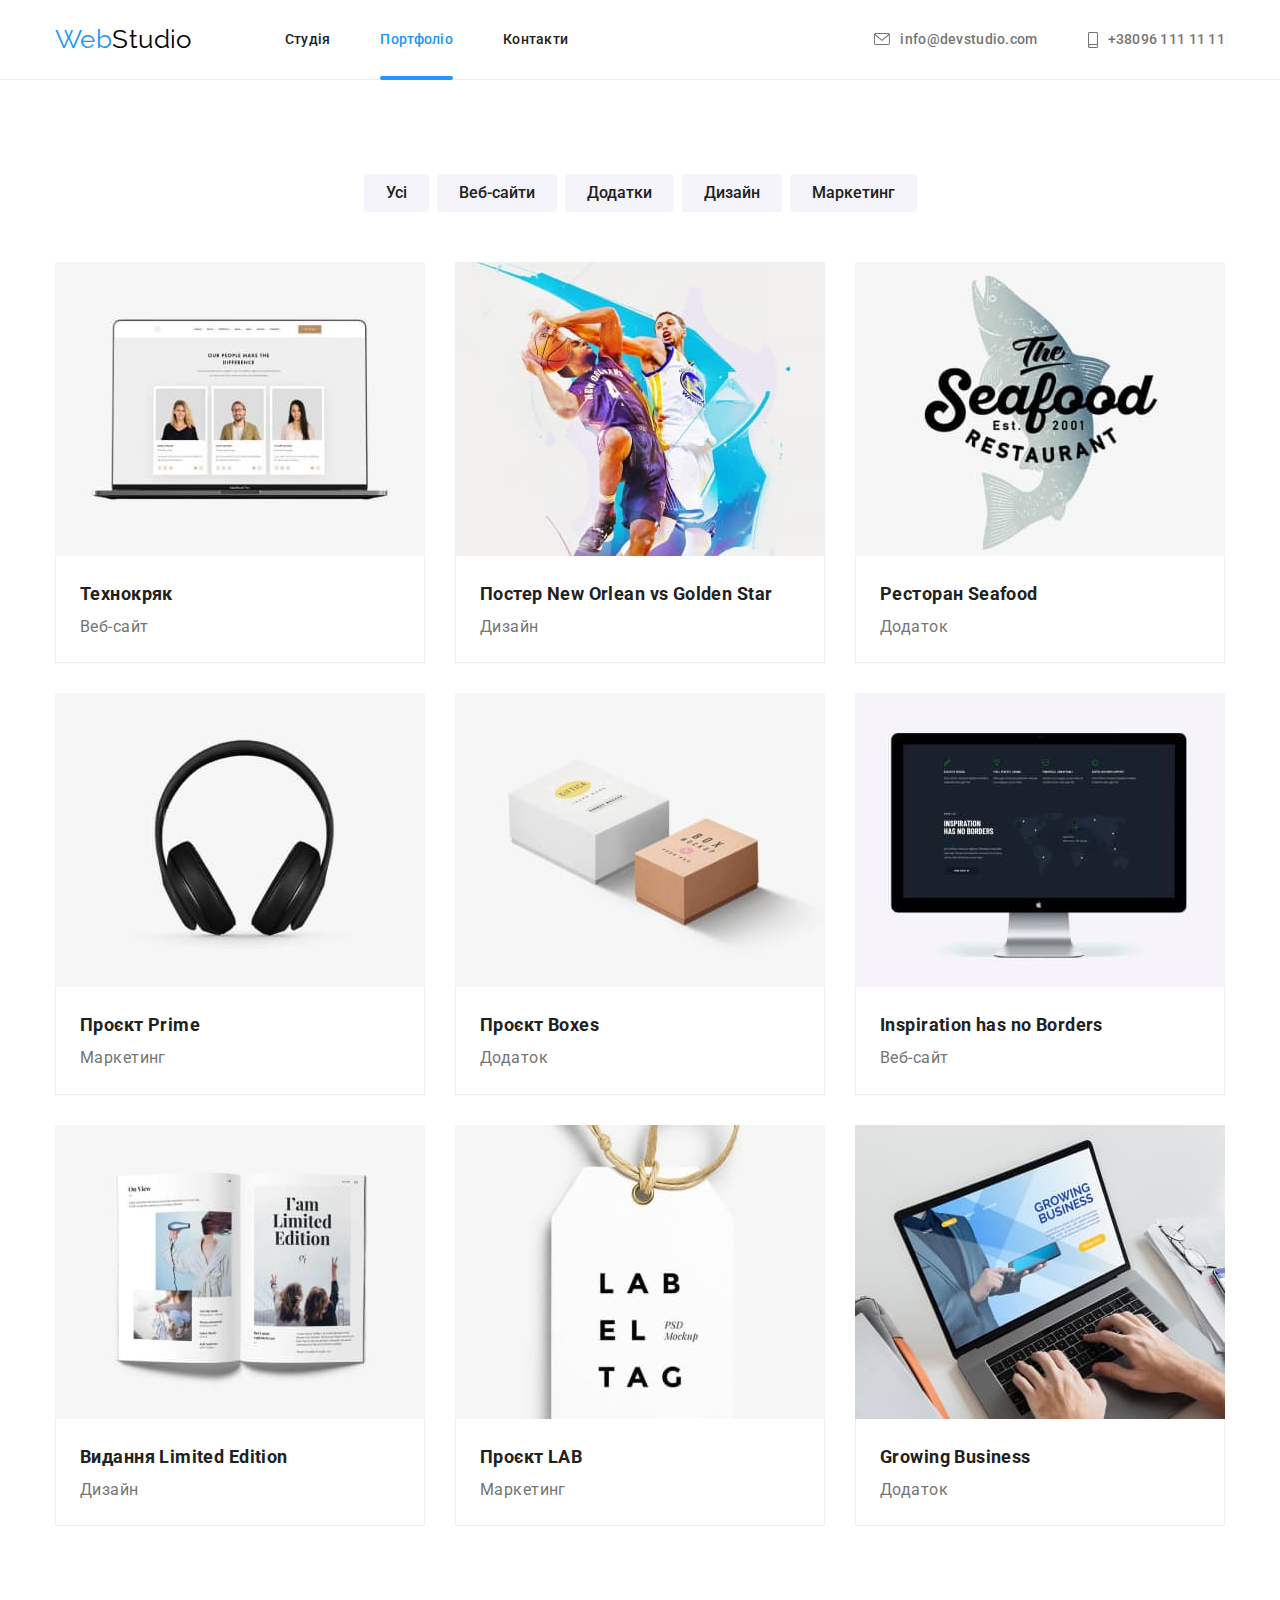
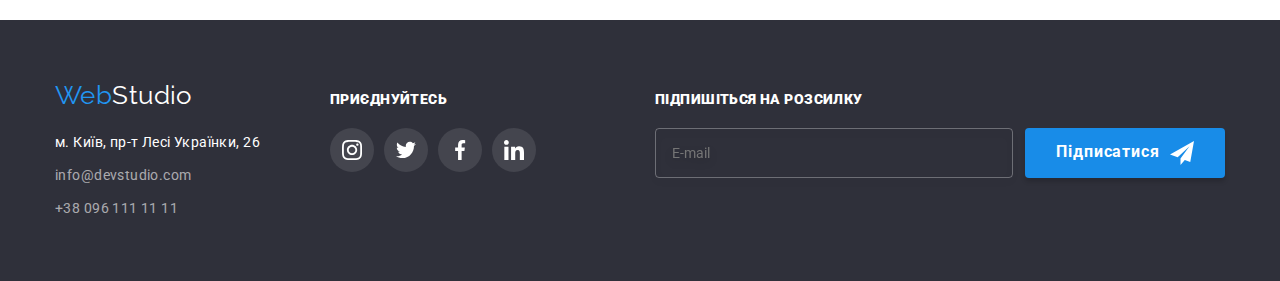
==== commit 906eb241: "update" ====
--- a/portfolio.html
+++ b/portfolio.html
@@ -50,6 +50,11 @@
             >
           </li>
         </ul>
+        <button type="menu" class="header__button">
+          <svg class="header__menu" width="40px" height="40px">
+            <use href="./images/symbol-defs-contact.svg#icon-menu"></use>
+          </svg>
+        </button>
       </div>
     </header>
     <main>
--- a/css/main.min.css
+++ b/css/main.min.css
@@ -1 +1 @@
-:root{--accent-color: #2196f3;--primary-text-color: #757575;--secondary-text-color: #212121;--primary-link-color: #ffffff;--secondary-link-color: #000000;--primary-background-color: #2f303a;--button-active-color: #188ce8;--secondary-background-color: #f5f4fa;--tertiary-link-color: rgba(255, 255, 255, 0.6);--border-color: #eeeeee;--primary-svg-color: #afb1b8}body{font-family:"Roboto",sans-serif;color:var(--primary-text-color);font-size:14px;line-height:1.7;letter-spacing:.03em;background-color:var(--primary-link-color);margin:0}img{display:block}h1,h2,h3,ul,p{margin:0;padding:0}.container{width:1200px;margin:0 auto;padding-left:15px;padding-right:15px}.link:hover,.link:focus{color:var(--accent-color)}.list{list-style:none}.section-title{color:var(--secondary-text-color);font-size:36px;line-height:1.2;text-align:center;margin-bottom:50px}.header{background-color:var(--primary-link-color);border-bottom:1px solid var(--border-color)}.header__container{display:-webkit-box;display:-ms-flexbox;display:flex;-webkit-box-align:center;-ms-flex-align:center;align-items:center}.header__nav{display:-webkit-box;display:-ms-flexbox;display:flex;-webkit-box-align:center;-ms-flex-align:center;align-items:center}.header__logo{color:var(--secondary-link-color);font-family:"Raleway",sans-serif;font-size:26px;line-height:1.2;text-decoration:none;margin-right:93px}.header__logo .logo-web{color:var(--accent-color)}.header__list{display:-webkit-box;display:-ms-flexbox;display:flex}.header__list li:not(:last-child){margin-right:50px}.header__link{display:block;color:var(--secondary-text-color);font-weight:500;line-height:1.1;letter-spacing:.02em;text-decoration:none;padding-top:32px;padding-bottom:32px;-webkit-transition-property:color;transition-property:color;-webkit-transition-duration:250ms;transition-duration:250ms;-webkit-transition-timing-function:cubic-bezier(0.4, 0, 0.2, 1);transition-timing-function:cubic-bezier(0.4, 0, 0.2, 1)}.header__link-current{position:relative;color:var(--accent-color)}.header__link-current::after{content:"";position:absolute;bottom:-1px;display:block;width:100%;height:4px;background-color:var(--accent-color);border-radius:2px}.info{display:-webkit-box;display:-ms-flexbox;display:flex;margin-left:auto}.info li:not(:last-child){margin-right:50px}.info .info__mail{margin-right:10px;fill:currentColor}.info .info__tel{margin-right:10px;fill:currentColor}.info__link{display:-webkit-box;display:-ms-flexbox;display:flex;color:var(--primary-text-color);font-weight:500;line-height:1.1;letter-spacing:.02em;text-decoration:none;text-align:center;-webkit-box-align:center;-ms-flex-align:center;align-items:center;-webkit-transition-property:color;transition-property:color;-webkit-transition-duration:250ms;transition-duration:250ms;-webkit-transition-timing-function:cubic-bezier(0.4, 0, 0.2, 1);transition-timing-function:cubic-bezier(0.4, 0, 0.2, 1)}.hero{background-image:-webkit-gradient(linear, left top, right top, from(rgba(47, 48, 58, 0.4)), to(rgba(47, 48, 58, 0.4))),url(../images/hero-bgr.jpg);background-image:linear-gradient(to right, rgba(47, 48, 58, 0.4), rgba(47, 48, 58, 0.4)),url(../images/hero-bgr.jpg);background-color:var(--primary-background-color);margin:0 auto;max-width:1600px;min-height:600px;background-repeat:no-repeat;background-position:center;background-size:cover;text-align:center;padding:200px 0px}.hero__title{width:696px;color:var(--primary-link-color);font-weight:900;font-size:44px;line-height:1.4;letter-spacing:.06em;text-transform:uppercase;margin:inherit}.hero__btn{display:inline-block;min-width:216px;background-color:var(--accent-color);color:var(--primary-link-color);font-weight:700;font-size:16px;line-height:1.9;letter-spacing:.06em;cursor:pointer;font-family:inherit;border:none;border-radius:4px;padding:10px 32px;margin-top:30px;-webkit-transition-property:background-color,color;transition-property:background-color,color;-webkit-transition-duration:250ms;transition-duration:250ms;-webkit-transition-timing-function:cubic-bezier(0.4, 0, 0.2, 1);transition-timing-function:cubic-bezier(0.4, 0, 0.2, 1)}.hero__btn:hover,.hero__btn:focus{background-color:var(--primary-link-color);color:var(--accent-color)}.hero__btn:active{background-color:var(--button-active-color);color:var(--primary-link-color)}.specialty{padding-top:94px;padding-bottom:94px}.specialty__img{display:-webkit-box;display:-ms-flexbox;display:flex;-webkit-box-align:center;-ms-flex-align:center;align-items:center;-webkit-box-pack:center;-ms-flex-pack:center;justify-content:center;background:var(--secondary-background-color);border-radius:4px;width:270px;height:120px;margin-bottom:30px}.specialty__list{display:-webkit-box;display:-ms-flexbox;display:flex}.visually-hidden{position:absolute;white-space:nowrap;width:1px;height:1px;overflow:hidden;border:0;padding:0;clip:rect(0 0 0 0);-webkit-clip-path:inset(50%);clip-path:inset(50%);margin:-1px}.specialty__title{color:var(--secondary-text-color);font-size:14px;line-height:1.1;text-transform:uppercase;margin-bottom:10px}.specialty__item:not(:last-child){margin-right:30px}.works{padding-bottom:94px}.works__list{display:-webkit-box;display:-ms-flexbox;display:flex}.works__item:not(:last-child){margin-right:30px}.works__position{position:relative}.works__container{display:-webkit-box;display:-ms-flexbox;display:flex;-webkit-box-pack:center;-ms-flex-pack:center;justify-content:center;-webkit-box-align:center;-ms-flex-align:center;align-items:center;width:370px;height:70px;position:absolute;background-color:rgba(47,48,58,.8);bottom:0}.works__text{color:var(--primary-link-color);font-weight:700;font-size:14px;line-height:1.1;letter-spacing:.03em;text-transform:uppercase}.team{background-color:var(--secondary-background-color);padding:94px 0px;text-align:center;margin:0 auto}.team__list{display:-webkit-box;display:-ms-flexbox;display:flex}.team__item{background-color:var(--primary-link-color);-webkit-box-shadow:0px 1px 3px rgba(0,0,0,.12),0px 1px 1px rgba(0,0,0,.14),0px 2px 1px rgba(0,0,0,.2);box-shadow:0px 1px 3px rgba(0,0,0,.12),0px 1px 1px rgba(0,0,0,.14),0px 2px 1px rgba(0,0,0,.2);border-radius:0px 0px 4px 4px}.team__item:not(:last-child){margin-right:30px}.team__container{padding-top:30px;padding-bottom:30px}.container__title{color:var(--secondary-text-color);font-weight:500;font-size:16px;line-height:1.2}.container__text{font-size:16px;line-height:1.2;margin-top:10px;margin-bottom:16px}.social-list{display:-webkit-box;display:-ms-flexbox;display:flex;-webkit-box-pack:center;-ms-flex-pack:center;justify-content:center}.social-item a{display:-webkit-box;display:-ms-flexbox;display:flex;-webkit-box-pack:center;-ms-flex-pack:center;justify-content:center;-webkit-box-align:center;-ms-flex-align:center;align-items:center;width:44px;height:44px;background-color:var(--primary-link-color);border-radius:50%;-webkit-transition-property:background-color;transition-property:background-color;-webkit-transition-duration:250ms;transition-duration:250ms;-webkit-transition-timing-function:cubic-bezier(0.4, 0, 0.2, 1);transition-timing-function:cubic-bezier(0.4, 0, 0.2, 1)}.social-item:not(:last-child){margin-right:10px}.social-item a:hover,.social-item a:focus{background-color:var(--accent-color)}.social-item a:hover>svg,.social-item a:focus>svg{fill:var(--primary-link-color)}.social-icon{fill:var(--primary-svg-color);-webkit-transition-property:fill;transition-property:fill;-webkit-transition-duration:250ms;transition-duration:250ms;-webkit-transition-timing-function:cubic-bezier(0.4, 0, 0.2, 1);transition-timing-function:cubic-bezier(0.4, 0, 0.2, 1)}.clients{padding-top:94px;padding-bottom:94px}.clients__list{display:-webkit-box;display:-ms-flexbox;display:flex}.clients__list li:not(:last-child){margin-right:30px}.clients__link{display:-webkit-box;display:-ms-flexbox;display:flex;-webkit-box-pack:center;-ms-flex-pack:center;justify-content:center;-webkit-box-align:center;-ms-flex-align:center;align-items:center;width:170px;height:92px;border:1px solid var(--primary-svg-color);border-radius:4px;-webkit-transition-property:border-color;transition-property:border-color;-webkit-transition-duration:250ms;transition-duration:250ms;-webkit-transition-timing-function:cubic-bezier(0.4, 0, 0.2, 1);transition-timing-function:cubic-bezier(0.4, 0, 0.2, 1)}.clients__link:hover,.clients__link:focus{border-color:var(--accent-color)}.clients__link:hover>svg,.clients__link:focus>svg{fill:var(--accent-color)}.clients__svg{fill:var(--primary-svg-color);-webkit-transition-property:fill;transition-property:fill;-webkit-transition-duration:250ms;transition-duration:250ms;-webkit-transition-timing-function:cubic-bezier(0.4, 0, 0.2, 1);transition-timing-function:cubic-bezier(0.4, 0, 0.2, 1)}.footer{background-color:var(--primary-background-color);padding:60px 0px}.footer-container{display:-webkit-box;display:-ms-flexbox;display:flex;-webkit-box-align:baseline;-ms-flex-align:baseline;align-items:baseline}.footer-adress{margin-right:70px}.footer-logo{display:inline-block;color:var(--primary-link-color);font-family:"Raleway",sans-serif;font-size:26px;line-height:1.2;text-decoration:none;margin-bottom:20px}.footer-list li:not(:last-child){margin-bottom:9px}.adress{color:var(--primary-link-color);text-decoration:none}.footer-link{color:var(--tertiary-link-color);text-decoration:none;font-style:normal;-webkit-transition-property:color;transition-property:color;-webkit-transition-duration:250ms;transition-duration:250ms;-webkit-transition-timing-function:cubic-bezier(0.4, 0, 0.2, 1);transition-timing-function:cubic-bezier(0.4, 0, 0.2, 1)}.adress a{color:var(--primary-link-color);font-style:normal;text-decoration:none;-webkit-transition-property:color;transition-property:color;-webkit-transition-duration:250ms;transition-duration:250ms;-webkit-transition-timing-function:cubic-bezier(0.4, 0, 0.2, 1);transition-timing-function:cubic-bezier(0.4, 0, 0.2, 1)}.adress a:hover,.adress a:focus{color:var(--accent-color)}.footer-social-text{font-weight:700;font-size:14px;line-height:1.1;letter-spacing:.03em;text-transform:uppercase;color:var(--primary-link-color);margin-bottom:20px}.footer-social-list{display:-webkit-box;display:-ms-flexbox;display:flex;gap:10px}.social-footer-item>a{display:-webkit-box;display:-ms-flexbox;display:flex;-webkit-box-pack:center;-ms-flex-pack:center;justify-content:center;-webkit-box-align:center;-ms-flex-align:center;align-items:center;width:44px;height:44px;background-color:rgba(255,255,255,.1);border-radius:50%;-webkit-transition-property:background-color;transition-property:background-color;-webkit-transition-duration:250ms;transition-duration:250ms;-webkit-transition-timing-function:cubic-bezier(0.4, 0, 0.2, 1);transition-timing-function:cubic-bezier(0.4, 0, 0.2, 1)}.social-footer-item>a:hover,.social-footer-item>a:focus{background-color:var(--accent-color)}.social-icon-footer{fill:var(--primary-link-color)}.footer-feedback{margin-left:auto}.footer-form svg{height:24px;width:24px}.footer-form-title{color:var(--primary-link-color);font-weight:700;font-size:14px;line-height:1.1;letter-spacing:.03em;text-transform:uppercase;margin-bottom:20px}.footer-form{display:-webkit-box;display:-ms-flexbox;display:flex}.footer-form input{color:var(--primary-link-color);width:358px;height:50px;outline:none;padding-left:16px;padding-right:16px;margin-right:12px;background:inherit;border:1px solid rgba(255,255,255,.3);-webkit-filter:drop-shadow(0px 4px 4px rgba(0, 0, 0, 0.15));filter:drop-shadow(0px 4px 4px rgba(0, 0, 0, 0.15));border-radius:4px;-webkit-transition-property:border;transition-property:border;-webkit-transition-duration:250ms;transition-duration:250ms;-webkit-transition-timing-function:cubic-bezier(0.4, 0, 0.2, 1);transition-timing-function:cubic-bezier(0.4, 0, 0.2, 1)}.footer-form input:focus{border:1px solid var(--accent-color)}.footer-btn{display:-webkit-box;display:-ms-flexbox;display:flex;-webkit-box-align:center;-ms-flex-align:center;align-items:center;-webkit-box-pack:center;-ms-flex-pack:center;justify-content:center;min-width:200px;min-height:50px;color:var(--primary-link-color);background:var(--button-active-color);border:none;-webkit-box-shadow:0px 4px 4px rgba(0,0,0,.15);box-shadow:0px 4px 4px rgba(0,0,0,.15);border-radius:4px;cursor:pointer;font-weight:700;font-size:16px;line-height:1.9;letter-spacing:.06em;-webkit-transition-property:background-color;transition-property:background-color;-webkit-transition-duration:250ms;transition-duration:250ms;-webkit-transition-timing-function:cubic-bezier(0.4, 0, 0.2, 1);transition-timing-function:cubic-bezier(0.4, 0, 0.2, 1)}.footer-btn:hover,.footer-btn:focus{background:var(--accent-color)}.footer-btn svg{margin-left:10px}.backdrop{position:fixed;top:0;left:0;width:100%;height:100%;background:rgba(0,0,0,.2);opacity:1;-webkit-transition:opacity 500ms cubic-bezier(0.4, 0, 0.2, 1),visibility 500ms cubic-bezier(0.4, 0, 0.2, 1);transition:opacity 500ms cubic-bezier(0.4, 0, 0.2, 1),visibility 500ms cubic-bezier(0.4, 0, 0.2, 1)}.is-hidden{opacity:0;pointer-events:none;visibility:hidden}.modal{min-width:528px;min-height:581px;background-color:var(--primary-link-color);border-radius:4px;padding:40px;position:absolute;top:50%;left:50%;-webkit-transform:translate(-50%, -50%);transform:translate(-50%, -50%)}.close{cursor:pointer;background-color:var(--primary-link-color);border:1px solid rgba(0,0,0,.1);border-radius:50%;padding:0;width:30px;height:30px;display:-webkit-box;display:-ms-flexbox;display:flex;-webkit-box-pack:center;-ms-flex-pack:center;justify-content:center;-webkit-box-align:center;-ms-flex-align:center;align-items:center;position:absolute;top:8px;right:8px;-webkit-transition-property:-webkit-box-shadow;transition-property:-webkit-box-shadow;transition-property:box-shadow;transition-property:box-shadow, -webkit-box-shadow;-webkit-transition-duration:250ms;transition-duration:250ms;-webkit-transition-timing-function:cubic-bezier(0.4, 0, 0.2, 1);transition-timing-function:cubic-bezier(0.4, 0, 0.2, 1)}.close svg{-webkit-transition-property:fill;transition-property:fill;-webkit-transition-duration:250ms;transition-duration:250ms;-webkit-transition-timing-function:cubic-bezier(0.4, 0, 0.2, 1);transition-timing-function:cubic-bezier(0.4, 0, 0.2, 1)}.close:hover{-webkit-box-shadow:0px 1px 3px rgba(0,0,0,.12),0px 1px 1px rgba(0,0,0,.14),0px 2px 1px rgba(0,0,0,.2);box-shadow:0px 1px 3px rgba(0,0,0,.12),0px 1px 1px rgba(0,0,0,.14),0px 2px 1px rgba(0,0,0,.2);fill:var(--accent-color)}.modal-title{font-weight:700;font-size:20px;line-height:1.2;text-align:center;letter-spacing:.03em;color:var(--secondary-text-color);margin-bottom:12px}.modal-input{display:-webkit-box;display:-ms-flexbox;display:flex;-webkit-box-orient:vertical;-webkit-box-direction:normal;-ms-flex-direction:column;flex-direction:column;margin-bottom:10px}.form-modal label{font-weight:400;font-size:12px;line-height:1.2;letter-spacing:.01em;color:var(--primary-text-color);margin-bottom:4px}.modal-wrap{position:relative}.modal-wrap input{width:100%;height:40px;padding-left:42px;padding-right:42px;outline:none;border:1px solid rgba(33,33,33,.2);border-radius:4px;-webkit-transition-property:border;transition-property:border;-webkit-transition-duration:250ms;transition-duration:250ms;-webkit-transition-timing-function:cubic-bezier(0.4, 0, 0.2, 1);transition-timing-function:cubic-bezier(0.4, 0, 0.2, 1)}.form-modal input:focus{border:1px solid var(--accent-color)}.form-modal input:focus+svg{fill:var(--accent-color)}.modal-wrap svg{width:18px;height:18px;position:absolute;top:50%;left:12px;-webkit-transform:translateY(-50%);transform:translateY(-50%);-webkit-transition-property:fill;transition-property:fill;-webkit-transition-duration:250ms;transition-duration:250ms;-webkit-transition-timing-function:cubic-bezier(0.4, 0, 0.2, 1);transition-timing-function:cubic-bezier(0.4, 0, 0.2, 1)}.modal-textarea{display:-webkit-box;display:-ms-flexbox;display:flex;-webkit-box-orient:vertical;-webkit-box-direction:normal;-ms-flex-direction:column;flex-direction:column;margin-bottom:20px}.form-modal textarea{min-width:448px;min-height:120px;padding:12px 16px;outline:none;border:1px solid rgba(33,33,33,.2);border-radius:4px;-webkit-transition-property:border;transition-property:border;-webkit-transition-duration:250ms;transition-duration:250ms;-webkit-transition-timing-function:cubic-bezier(0.4, 0, 0.2, 1);transition-timing-function:cubic-bezier(0.4, 0, 0.2, 1)}.form-modal textarea:focus{border:1px solid var(--accent-color)}.modal-textarea-text{resize:none}.modal-textarea-text::-webkit-input-placeholder{font-weight:400;font-size:12px;line-height:1.2;letter-spacing:.01em;color:rgba(117,117,117,.5)}.modal-textarea-text::-moz-placeholder{font-weight:400;font-size:12px;line-height:1.2;letter-spacing:.01em;color:rgba(117,117,117,.5)}.modal-textarea-text:-ms-input-placeholder{font-weight:400;font-size:12px;line-height:1.2;letter-spacing:.01em;color:rgba(117,117,117,.5)}.modal-textarea-text::-ms-input-placeholder{font-weight:400;font-size:12px;line-height:1.2;letter-spacing:.01em;color:rgba(117,117,117,.5)}.modal-textarea-text::placeholder{font-weight:400;font-size:12px;line-height:1.2;letter-spacing:.01em;color:rgba(117,117,117,.5)}.modal-checkbox{display:-webkit-box;display:-ms-flexbox;display:flex;-webkit-box-pack:center;-ms-flex-pack:center;justify-content:center;-webkit-box-align:center;-ms-flex-align:center;align-items:center}.modal-checkbox a{color:var(--accent-color);text-decoration:none;position:relative;margin-left:5px}.modal-checkbox a::after{content:"";position:absolute;right:0;bottom:4px;display:block;width:100%;height:1px;background-color:var(--accent-color)}.modal-checkbox label{font-weight:400;font-size:14px;line-height:1.7;letter-spacing:.03em;color:var(--primary-text-color);margin:0%;display:-webkit-box;display:-ms-flexbox;display:flex;-webkit-box-align:center;-ms-flex-align:center;align-items:center}.fake-checkbox{width:15px;height:16px;border:2px solid var(--secondary-text-color);border-radius:3px;display:-webkit-box;display:-ms-flexbox;display:flex;-webkit-box-align:center;-ms-flex-align:center;align-items:center;-webkit-box-pack:center;-ms-flex-pack:center;justify-content:center;margin-right:7px;-webkit-transition-property:background,border;transition-property:background,border;-webkit-transition-duration:250ms;transition-duration:250ms;-webkit-transition-timing-function:cubic-bezier(0.4, 0, 0.2, 1);transition-timing-function:cubic-bezier(0.4, 0, 0.2, 1)}.fake-checkbox svg{height:8px;width:11px}.modal-checkbox input:checked+.fake-checkbox{background:var(--accent-color);border:rgba(0,0,0,0)}.modal-btn{display:-webkit-box;display:-ms-flexbox;display:flex;-webkit-box-pack:center;-ms-flex-pack:center;justify-content:center;-webkit-box-align:center;-ms-flex-align:center;align-items:center;margin-top:30px}.modal-submit{color:var(--primary-link-color);font-weight:700;font-size:16px;line-height:1.9;letter-spacing:.06em;cursor:pointer;min-width:200px;min-height:50px;background-color:var(--button-active-color);border:none;border-radius:4px;text-align:center;-webkit-box-shadow:0px 4px 4px rgba(0,0,0,.15);box-shadow:0px 4px 4px rgba(0,0,0,.15);-webkit-transition-property:background-color;transition-property:background-color;-webkit-transition-duration:250ms;transition-duration:250ms;-webkit-transition-timing-function:cubic-bezier(0.4, 0, 0.2, 1);transition-timing-function:cubic-bezier(0.4, 0, 0.2, 1)}.modal-submit:hover,.modal-submit:focus{background-color:var(--accent-color)}.main-section{padding-bottom:94px;padding-top:94px}.btn-list{display:-webkit-box;display:-ms-flexbox;display:flex;-webkit-box-pack:center;-ms-flex-pack:center;justify-content:center;margin-bottom:50px}.btn-list li:not(:last-child){margin-right:8px}.portfolio-nav-btn{background-color:var(--secondary-background-color);font-weight:500;color:var(--secondary-text-color);font-size:16px;line-height:1.6;font-family:inherit;border:none;cursor:pointer;padding:6px 22px;border-radius:4px;-webkit-transition-property:background-color,color,-webkit-box-shadow;transition-property:background-color,color,-webkit-box-shadow;transition-property:background-color,color,box-shadow;transition-property:background-color,color,box-shadow,-webkit-box-shadow;-webkit-transition-duration:250ms;transition-duration:250ms;-webkit-transition-timing-function:cubic-bezier(0.4, 0, 0.2, 1);transition-timing-function:cubic-bezier(0.4, 0, 0.2, 1)}.portfolio-nav-btn:hover,.portfolio-nav-btn:focus{background-color:var(--accent-color);color:var(--primary-link-color);-webkit-box-shadow:0px 3px 1px rgba(0,0,0,.1),0px 1px 2px rgba(0,0,0,.08),0px 2px 2px rgba(0,0,0,.12);box-shadow:0px 3px 1px rgba(0,0,0,.1),0px 1px 2px rgba(0,0,0,.08),0px 2px 2px rgba(0,0,0,.12)}.info-list{display:-webkit-box;display:-ms-flexbox;display:flex;-ms-flex-wrap:wrap;flex-wrap:wrap}.portfolio-info-list{background-color:var(--primary-link-color);margin-bottom:30px;margin-right:30px}.portfolio-info-list:nth-child(n+7){margin-bottom:0}.portfolio-info-list:nth-child(3n+3){margin-right:0}.portfolio-info-list>a{display:block;-webkit-transition-property:-webkit-box-shadow;transition-property:-webkit-box-shadow;transition-property:box-shadow;transition-property:box-shadow, -webkit-box-shadow;-webkit-transition-duration:250ms;transition-duration:250ms;-webkit-transition-timing-function:cubic-bezier(0.4, 0, 0.2, 1);transition-timing-function:cubic-bezier(0.4, 0, 0.2, 1)}.portfolio-info-list>a:hover,.portfolio-info-list>a:focus{-webkit-box-shadow:0px 1px 1px rgba(0,0,0,.12),0px 4px 4px rgba(0,0,0,.06),1px 4px 6px rgba(0,0,0,.16);box-shadow:0px 1px 1px rgba(0,0,0,.12),0px 4px 4px rgba(0,0,0,.06),1px 4px 6px rgba(0,0,0,.16)}.portfolio-title{color:var(--secondary-text-color);font-size:18px;line-height:2;letter-spacing:.06em;text-decoration:none}.portfolio-info-list a{text-decoration:none}.portfolio-img{position:relative;overflow:hidden}.portfolio-info-container{top:0;left:0;width:100%;height:101%;background-color:rgba(33,150,243,.9);position:absolute;-webkit-transform:translateY(100%);transform:translateY(100%);-webkit-transition-duration:250ms;transition-duration:250ms;-webkit-transition-timing-function:cubic-bezier(0.4, 0, 0.2, 1);transition-timing-function:cubic-bezier(0.4, 0, 0.2, 1)}.portfolio-info-list>a:hover .portfolio-info-container{-webkit-transform:translateY(0%);transform:translateY(0%)}.portfolio-text{color:var(--primary-text-color);font-size:16px;line-height:1.9}.border-title{border:1px solid var(--border-color);border-top:none;padding:20px 24px}.portfolio-info-text{padding:63px 24px;position:absolute;bottom:0;color:var(--primary-link-color);font-weight:400;font-size:18px;line-height:1.5;letter-spacing:.03em}/*# sourceMappingURL=main.min.css.map */+:root{--accent-color: #2196f3;--primary-text-color: #757575;--secondary-text-color: #212121;--primary-link-color: #ffffff;--secondary-link-color: #000000;--primary-background-color: #2f303a;--button-active-color: #188ce8;--secondary-background-color: #f5f4fa;--tertiary-link-color: rgba(255, 255, 255, 0.6);--border-color: #eeeeee;--primary-svg-color: #afb1b8}body{font-family:"Roboto",sans-serif;color:var(--primary-text-color);font-size:14px;line-height:1.7;letter-spacing:.03em;background-color:var(--primary-link-color);margin:0}img{display:block}h1,h2,h3,ul,p{margin:0;padding:0}.container{max-width:480px;margin:0 auto;padding-left:15px;padding-right:15px}@media screen and (min-width: 1200px){.container{max-width:1200px}}.link:hover,.link:focus{color:var(--accent-color)}.list{list-style:none}@media screen and (min-width: 1200px){.section-title{color:var(--secondary-text-color);font-size:36px;line-height:1.2;text-align:center;margin-bottom:50px}}@media screen and (min-width: 1200px){.header{background-color:var(--primary-link-color);border-bottom:1px solid var(--border-color)}}.header__container{display:-webkit-box;display:-ms-flexbox;display:flex;-webkit-box-align:center;-ms-flex-align:center;align-items:center}@media screen and (min-width: 1200px){.header__nav{display:-webkit-box;display:-ms-flexbox;display:flex;-webkit-box-align:center;-ms-flex-align:center;align-items:center}}.header__logo{color:var(--secondary-link-color);font-family:"Raleway",sans-serif;font-size:24px;line-height:1.2;text-decoration:none;margin:0}@media screen and (min-width: 1200px){.header__logo{font-size:26px;margin-right:93px}}.logo-web{color:var(--accent-color)}.header__list{display:none}@media screen and (min-width: 1200px){.header__list{display:-webkit-box;display:-ms-flexbox;display:flex}.header__list li:not(:last-child){margin-right:50px}}@media screen and (min-width: 1200px){.header__link{display:block;color:var(--secondary-text-color);font-weight:500;line-height:1.1;letter-spacing:.02em;text-decoration:none;padding-top:32px;padding-bottom:32px;-webkit-transition-property:color;transition-property:color;-webkit-transition-duration:250ms;transition-duration:250ms;-webkit-transition-timing-function:cubic-bezier(0.4, 0, 0.2, 1);transition-timing-function:cubic-bezier(0.4, 0, 0.2, 1)}}@media screen and (min-width: 1200px){.header__link-current{position:relative;color:var(--accent-color)}}@media screen and (min-width: 1200px){.header__link-current::after{content:"";position:absolute;bottom:-1px;display:block;width:100%;height:4px;background-color:var(--accent-color);border-radius:2px}}.info{display:none}@media screen and (min-width: 1200px){.info{display:-webkit-box;display:-ms-flexbox;display:flex;margin-left:auto}.info li:not(:last-child){margin-right:50px}.info .info__mail{margin-right:10px;fill:currentColor}.info .info__tel{margin-right:10px;fill:currentColor}}@media screen and (min-width: 1200px){.info__link{display:-webkit-box;display:-ms-flexbox;display:flex;color:var(--primary-text-color);font-weight:500;line-height:1.1;letter-spacing:.02em;text-decoration:none;text-align:center;-webkit-box-align:center;-ms-flex-align:center;align-items:center;-webkit-transition-property:color;transition-property:color;-webkit-transition-duration:250ms;transition-duration:250ms;-webkit-transition-timing-function:cubic-bezier(0.4, 0, 0.2, 1);transition-timing-function:cubic-bezier(0.4, 0, 0.2, 1)}}.header__button{display:-webkit-box;display:-ms-flexbox;display:flex;margin-left:auto;border:none;background:inherit;padding:0}@media screen and (min-width: 1200px){.header__button{display:none}}.hero{max-width:480px;padding:118px 0px}@media screen and (min-width: 1200px){.hero{background-image:-webkit-gradient(linear, left top, right top, from(rgba(47, 48, 58, 0.4)), to(rgba(47, 48, 58, 0.4))),url(../images/hero-bgr.jpg);background-image:linear-gradient(to right, rgba(47, 48, 58, 0.4), rgba(47, 48, 58, 0.4)),url(../images/hero-bgr.jpg);background-color:var(--primary-background-color);margin:0 auto;max-width:1600px;min-height:600px;background-repeat:no-repeat;background-position:center;background-size:cover;text-align:center;padding:200px 0px}}@media screen and (min-width: 1200px){.hero__title{width:696px;color:var(--primary-link-color);font-weight:900;font-size:44px;line-height:1.4;letter-spacing:.06em;text-transform:uppercase;margin:inherit}}@media screen and (min-width: 1200px){.hero__btn{display:inline-block;min-width:216px;background-color:var(--accent-color);color:var(--primary-link-color);font-weight:700;font-size:16px;line-height:1.9;letter-spacing:.06em;cursor:pointer;font-family:inherit;border:none;border-radius:4px;padding:10px 32px;margin-top:30px;-webkit-transition-property:background-color,color;transition-property:background-color,color;-webkit-transition-duration:250ms;transition-duration:250ms;-webkit-transition-timing-function:cubic-bezier(0.4, 0, 0.2, 1);transition-timing-function:cubic-bezier(0.4, 0, 0.2, 1)}}@media screen and (min-width: 1200px){.hero__btn:hover,.hero__btn:focus{background-color:var(--primary-link-color);color:var(--accent-color)}}@media screen and (min-width: 1200px){.hero__btn:active{background-color:var(--button-active-color);color:var(--primary-link-color)}}@media screen and (min-width: 1200px){.specialty{padding-top:94px;padding-bottom:94px}}@media screen and (min-width: 1200px){.specialty__img{display:-webkit-box;display:-ms-flexbox;display:flex;-webkit-box-align:center;-ms-flex-align:center;align-items:center;-webkit-box-pack:center;-ms-flex-pack:center;justify-content:center;background:var(--secondary-background-color);border-radius:4px;width:270px;height:120px;margin-bottom:30px}}@media screen and (min-width: 1200px){.specialty__list{display:-webkit-box;display:-ms-flexbox;display:flex}}.visually-hidden{position:absolute;white-space:nowrap;width:1px;height:1px;overflow:hidden;border:0;padding:0;clip:rect(0 0 0 0);-webkit-clip-path:inset(50%);clip-path:inset(50%);margin:-1px}@media screen and (min-width: 1200px){.specialty__title{color:var(--secondary-text-color);font-size:14px;line-height:1.1;text-transform:uppercase;margin-bottom:10px}}@media screen and (min-width: 1200px){.specialty__item:not(:last-child){margin-right:30px}}.works{display:none}@media screen and (min-width: 1200px){.works{display:block;padding-bottom:94px}}@media screen and (min-width: 1200px){.works__list{display:-webkit-box;display:-ms-flexbox;display:flex}}@media screen and (min-width: 1200px){.works__item:not(:last-child){margin-right:30px}}@media screen and (min-width: 1200px){.works__position{position:relative}}@media screen and (min-width: 1200px){.works__container{display:-webkit-box;display:-ms-flexbox;display:flex;-webkit-box-pack:center;-ms-flex-pack:center;justify-content:center;-webkit-box-align:center;-ms-flex-align:center;align-items:center;width:370px;height:70px;position:absolute;background-color:rgba(47,48,58,.8);bottom:0}}@media screen and (min-width: 1200px){.works__text{color:var(--primary-link-color);font-weight:700;font-size:14px;line-height:1.1;letter-spacing:.03em;text-transform:uppercase}}@media screen and (min-width: 1200px){.team{background-color:var(--secondary-background-color);padding:94px 0px;text-align:center;margin:0 auto}}@media screen and (min-width: 1200px){.team__list{display:-webkit-box;display:-ms-flexbox;display:flex}}@media screen and (min-width: 1200px){.team__item{background-color:var(--primary-link-color);-webkit-box-shadow:0px 1px 3px rgba(0,0,0,.12),0px 1px 1px rgba(0,0,0,.14),0px 2px 1px rgba(0,0,0,.2);box-shadow:0px 1px 3px rgba(0,0,0,.12),0px 1px 1px rgba(0,0,0,.14),0px 2px 1px rgba(0,0,0,.2);border-radius:0px 0px 4px 4px}.team__item:not(:last-child){margin-right:30px}}@media screen and (min-width: 1200px){.team__container{padding-top:30px;padding-bottom:30px}}@media screen and (min-width: 1200px){.container__title{color:var(--secondary-text-color);font-weight:500;font-size:16px;line-height:1.2}}@media screen and (min-width: 1200px){.container__text{font-size:16px;line-height:1.2;margin-top:10px;margin-bottom:16px}}@media screen and (min-width: 1200px){.social-list{display:-webkit-box;display:-ms-flexbox;display:flex;-webkit-box-pack:center;-ms-flex-pack:center;justify-content:center}}@media screen and (min-width: 1200px){.social-item a{display:-webkit-box;display:-ms-flexbox;display:flex;-webkit-box-pack:center;-ms-flex-pack:center;justify-content:center;-webkit-box-align:center;-ms-flex-align:center;align-items:center;width:44px;height:44px;background-color:var(--primary-link-color);border-radius:50%;-webkit-transition-property:background-color;transition-property:background-color;-webkit-transition-duration:250ms;transition-duration:250ms;-webkit-transition-timing-function:cubic-bezier(0.4, 0, 0.2, 1);transition-timing-function:cubic-bezier(0.4, 0, 0.2, 1)}.social-item:not(:last-child){margin-right:10px}.social-item a:hover,.social-item a:focus{background-color:var(--accent-color)}.social-item a:hover>svg,.social-item a:focus>svg{fill:var(--primary-link-color)}}@media screen and (min-width: 1200px){.social-icon{fill:var(--primary-svg-color);-webkit-transition-property:fill;transition-property:fill;-webkit-transition-duration:250ms;transition-duration:250ms;-webkit-transition-timing-function:cubic-bezier(0.4, 0, 0.2, 1);transition-timing-function:cubic-bezier(0.4, 0, 0.2, 1)}}@media screen and (min-width: 1200px){.clients{padding-top:94px;padding-bottom:94px}}@media screen and (min-width: 1200px){.clients__list{display:-webkit-box;display:-ms-flexbox;display:flex}.clients__list li:not(:last-child){margin-right:30px}}@media screen and (min-width: 1200px){.clients__link{display:-webkit-box;display:-ms-flexbox;display:flex;-webkit-box-pack:center;-ms-flex-pack:center;justify-content:center;-webkit-box-align:center;-ms-flex-align:center;align-items:center;width:170px;height:92px;border:1px solid var(--primary-svg-color);border-radius:4px;-webkit-transition-property:border-color;transition-property:border-color;-webkit-transition-duration:250ms;transition-duration:250ms;-webkit-transition-timing-function:cubic-bezier(0.4, 0, 0.2, 1);transition-timing-function:cubic-bezier(0.4, 0, 0.2, 1)}.clients__link:hover,.clients__link:focus{border-color:var(--accent-color)}.clients__link:hover>svg,.clients__link:focus>svg{fill:var(--accent-color)}}@media screen and (min-width: 1200px){.clients__svg{fill:var(--primary-svg-color);-webkit-transition-property:fill;transition-property:fill;-webkit-transition-duration:250ms;transition-duration:250ms;-webkit-transition-timing-function:cubic-bezier(0.4, 0, 0.2, 1);transition-timing-function:cubic-bezier(0.4, 0, 0.2, 1)}}@media screen and (min-width: 1200px){.footer{background-color:var(--primary-background-color);padding:60px 0px}}@media screen and (min-width: 1200px){.footer-container{display:-webkit-box;display:-ms-flexbox;display:flex;-webkit-box-align:baseline;-ms-flex-align:baseline;align-items:baseline}}@media screen and (min-width: 1200px){.footer-adress{margin-right:70px}}@media screen and (min-width: 1200px){.footer-logo{display:inline-block;color:var(--primary-link-color);font-family:"Raleway",sans-serif;font-size:26px;line-height:1.2;text-decoration:none;margin-bottom:20px}}@media screen and (min-width: 1200px){.footer-list li:not(:last-child){margin-bottom:9px}}@media screen and (min-width: 1200px){.adress{color:var(--primary-link-color);text-decoration:none}}@media screen and (min-width: 1200px){.footer-link{color:var(--tertiary-link-color);text-decoration:none;font-style:normal;-webkit-transition-property:color;transition-property:color;-webkit-transition-duration:250ms;transition-duration:250ms;-webkit-transition-timing-function:cubic-bezier(0.4, 0, 0.2, 1);transition-timing-function:cubic-bezier(0.4, 0, 0.2, 1)}}@media screen and (min-width: 1200px){.adress a{color:var(--primary-link-color);font-style:normal;text-decoration:none;-webkit-transition-property:color;transition-property:color;-webkit-transition-duration:250ms;transition-duration:250ms;-webkit-transition-timing-function:cubic-bezier(0.4, 0, 0.2, 1);transition-timing-function:cubic-bezier(0.4, 0, 0.2, 1)}}@media screen and (min-width: 1200px){.adress a:hover,.adress a:focus{color:var(--accent-color)}}@media screen and (min-width: 1200px){.footer-social-text{font-weight:700;font-size:14px;line-height:1.1;letter-spacing:.03em;text-transform:uppercase;color:var(--primary-link-color);margin-bottom:20px}}@media screen and (min-width: 1200px){.footer-social-list{display:-webkit-box;display:-ms-flexbox;display:flex;gap:10px}}@media screen and (min-width: 1200px){.social-footer-item>a{display:-webkit-box;display:-ms-flexbox;display:flex;-webkit-box-pack:center;-ms-flex-pack:center;justify-content:center;-webkit-box-align:center;-ms-flex-align:center;align-items:center;width:44px;height:44px;background-color:rgba(255,255,255,.1);border-radius:50%;-webkit-transition-property:background-color;transition-property:background-color;-webkit-transition-duration:250ms;transition-duration:250ms;-webkit-transition-timing-function:cubic-bezier(0.4, 0, 0.2, 1);transition-timing-function:cubic-bezier(0.4, 0, 0.2, 1)}}@media screen and (min-width: 1200px){.social-footer-item>a:hover,.social-footer-item>a:focus{background-color:var(--accent-color)}}@media screen and (min-width: 1200px){.social-icon-footer{fill:var(--primary-link-color)}}@media screen and (min-width: 1200px){.footer-feedback{margin-left:auto}}@media screen and (min-width: 1200px){.footer-form svg{height:24px;width:24px}}@media screen and (min-width: 1200px){.footer-form-title{color:var(--primary-link-color);font-weight:700;font-size:14px;line-height:1.1;letter-spacing:.03em;text-transform:uppercase;margin-bottom:20px}}@media screen and (min-width: 1200px){.footer-form{display:-webkit-box;display:-ms-flexbox;display:flex}}@media screen and (min-width: 1200px){.footer-form input{color:var(--primary-link-color);width:358px;height:50px;outline:none;padding-left:16px;padding-right:16px;margin-right:12px;background:inherit;border:1px solid rgba(255,255,255,.3);-webkit-filter:drop-shadow(0px 4px 4px rgba(0, 0, 0, 0.15));filter:drop-shadow(0px 4px 4px rgba(0, 0, 0, 0.15));border-radius:4px;-webkit-transition-property:border;transition-property:border;-webkit-transition-duration:250ms;transition-duration:250ms;-webkit-transition-timing-function:cubic-bezier(0.4, 0, 0.2, 1);transition-timing-function:cubic-bezier(0.4, 0, 0.2, 1)}}@media screen and (min-width: 1200px){.footer-form input:focus{border:1px solid var(--accent-color)}}@media screen and (min-width: 1200px){.footer-btn{display:-webkit-box;display:-ms-flexbox;display:flex;-webkit-box-align:center;-ms-flex-align:center;align-items:center;-webkit-box-pack:center;-ms-flex-pack:center;justify-content:center;min-width:200px;min-height:50px;color:var(--primary-link-color);background:var(--button-active-color);border:none;-webkit-box-shadow:0px 4px 4px rgba(0,0,0,.15);box-shadow:0px 4px 4px rgba(0,0,0,.15);border-radius:4px;cursor:pointer;font-weight:700;font-size:16px;line-height:1.9;letter-spacing:.06em;-webkit-transition-property:background-color;transition-property:background-color;-webkit-transition-duration:250ms;transition-duration:250ms;-webkit-transition-timing-function:cubic-bezier(0.4, 0, 0.2, 1);transition-timing-function:cubic-bezier(0.4, 0, 0.2, 1)}}@media screen and (min-width: 1200px){.footer-btn:hover,.footer-btn:focus{background:var(--accent-color)}}@media screen and (min-width: 1200px){.footer-btn svg{margin-left:10px}}.backdrop{position:fixed;top:0;left:0;width:100%;height:100%;background:rgba(0,0,0,.2);opacity:1;-webkit-transition:opacity 500ms cubic-bezier(0.4, 0, 0.2, 1),visibility 500ms cubic-bezier(0.4, 0, 0.2, 1);transition:opacity 500ms cubic-bezier(0.4, 0, 0.2, 1),visibility 500ms cubic-bezier(0.4, 0, 0.2, 1)}.is-hidden{opacity:0;pointer-events:none;visibility:hidden}.modal{min-width:528px;min-height:581px;background-color:var(--primary-link-color);border-radius:4px;padding:40px;position:absolute;top:50%;left:50%;-webkit-transform:translate(-50%, -50%);transform:translate(-50%, -50%)}.close{cursor:pointer;background-color:var(--primary-link-color);border:1px solid rgba(0,0,0,.1);border-radius:50%;padding:0;width:30px;height:30px;display:-webkit-box;display:-ms-flexbox;display:flex;-webkit-box-pack:center;-ms-flex-pack:center;justify-content:center;-webkit-box-align:center;-ms-flex-align:center;align-items:center;position:absolute;top:8px;right:8px;-webkit-transition-property:-webkit-box-shadow;transition-property:-webkit-box-shadow;transition-property:box-shadow;transition-property:box-shadow, -webkit-box-shadow;-webkit-transition-duration:250ms;transition-duration:250ms;-webkit-transition-timing-function:cubic-bezier(0.4, 0, 0.2, 1);transition-timing-function:cubic-bezier(0.4, 0, 0.2, 1)}.close svg{-webkit-transition-property:fill;transition-property:fill;-webkit-transition-duration:250ms;transition-duration:250ms;-webkit-transition-timing-function:cubic-bezier(0.4, 0, 0.2, 1);transition-timing-function:cubic-bezier(0.4, 0, 0.2, 1)}.close:hover{-webkit-box-shadow:0px 1px 3px rgba(0,0,0,.12),0px 1px 1px rgba(0,0,0,.14),0px 2px 1px rgba(0,0,0,.2);box-shadow:0px 1px 3px rgba(0,0,0,.12),0px 1px 1px rgba(0,0,0,.14),0px 2px 1px rgba(0,0,0,.2);fill:var(--accent-color)}.modal-title{font-weight:700;font-size:20px;line-height:1.2;text-align:center;letter-spacing:.03em;color:var(--secondary-text-color);margin-bottom:12px}.modal-input{display:-webkit-box;display:-ms-flexbox;display:flex;-webkit-box-orient:vertical;-webkit-box-direction:normal;-ms-flex-direction:column;flex-direction:column;margin-bottom:10px}.form-modal label{font-weight:400;font-size:12px;line-height:1.2;letter-spacing:.01em;color:var(--primary-text-color);margin-bottom:4px}.modal-wrap{position:relative}.modal-wrap input{width:100%;height:40px;padding-left:42px;padding-right:42px;outline:none;border:1px solid rgba(33,33,33,.2);border-radius:4px;-webkit-transition-property:border;transition-property:border;-webkit-transition-duration:250ms;transition-duration:250ms;-webkit-transition-timing-function:cubic-bezier(0.4, 0, 0.2, 1);transition-timing-function:cubic-bezier(0.4, 0, 0.2, 1)}.form-modal input:focus{border:1px solid var(--accent-color)}.form-modal input:focus+svg{fill:var(--accent-color)}.modal-wrap svg{width:18px;height:18px;position:absolute;top:50%;left:12px;-webkit-transform:translateY(-50%);transform:translateY(-50%);-webkit-transition-property:fill;transition-property:fill;-webkit-transition-duration:250ms;transition-duration:250ms;-webkit-transition-timing-function:cubic-bezier(0.4, 0, 0.2, 1);transition-timing-function:cubic-bezier(0.4, 0, 0.2, 1)}.modal-textarea{display:-webkit-box;display:-ms-flexbox;display:flex;-webkit-box-orient:vertical;-webkit-box-direction:normal;-ms-flex-direction:column;flex-direction:column;margin-bottom:20px}.form-modal textarea{min-width:448px;min-height:120px;padding:12px 16px;outline:none;border:1px solid rgba(33,33,33,.2);border-radius:4px;-webkit-transition-property:border;transition-property:border;-webkit-transition-duration:250ms;transition-duration:250ms;-webkit-transition-timing-function:cubic-bezier(0.4, 0, 0.2, 1);transition-timing-function:cubic-bezier(0.4, 0, 0.2, 1)}.form-modal textarea:focus{border:1px solid var(--accent-color)}.modal-textarea-text{resize:none}.modal-textarea-text::-webkit-input-placeholder{font-weight:400;font-size:12px;line-height:1.2;letter-spacing:.01em;color:rgba(117,117,117,.5)}.modal-textarea-text::-moz-placeholder{font-weight:400;font-size:12px;line-height:1.2;letter-spacing:.01em;color:rgba(117,117,117,.5)}.modal-textarea-text:-ms-input-placeholder{font-weight:400;font-size:12px;line-height:1.2;letter-spacing:.01em;color:rgba(117,117,117,.5)}.modal-textarea-text::-ms-input-placeholder{font-weight:400;font-size:12px;line-height:1.2;letter-spacing:.01em;color:rgba(117,117,117,.5)}.modal-textarea-text::placeholder{font-weight:400;font-size:12px;line-height:1.2;letter-spacing:.01em;color:rgba(117,117,117,.5)}.modal-checkbox{display:-webkit-box;display:-ms-flexbox;display:flex;-webkit-box-pack:center;-ms-flex-pack:center;justify-content:center;-webkit-box-align:center;-ms-flex-align:center;align-items:center}.modal-checkbox a{color:var(--accent-color);text-decoration:none;position:relative;margin-left:5px}.modal-checkbox a::after{content:"";position:absolute;right:0;bottom:4px;display:block;width:100%;height:1px;background-color:var(--accent-color)}.modal-checkbox label{font-weight:400;font-size:14px;line-height:1.7;letter-spacing:.03em;color:var(--primary-text-color);margin:0%;display:-webkit-box;display:-ms-flexbox;display:flex;-webkit-box-align:center;-ms-flex-align:center;align-items:center}.fake-checkbox{width:15px;height:16px;border:2px solid var(--secondary-text-color);border-radius:3px;display:-webkit-box;display:-ms-flexbox;display:flex;-webkit-box-align:center;-ms-flex-align:center;align-items:center;-webkit-box-pack:center;-ms-flex-pack:center;justify-content:center;margin-right:7px;-webkit-transition-property:background,border;transition-property:background,border;-webkit-transition-duration:250ms;transition-duration:250ms;-webkit-transition-timing-function:cubic-bezier(0.4, 0, 0.2, 1);transition-timing-function:cubic-bezier(0.4, 0, 0.2, 1)}.fake-checkbox svg{height:8px;width:11px}.modal-checkbox input:checked+.fake-checkbox{background:var(--accent-color);border:rgba(0,0,0,0)}.modal-btn{display:-webkit-box;display:-ms-flexbox;display:flex;-webkit-box-pack:center;-ms-flex-pack:center;justify-content:center;-webkit-box-align:center;-ms-flex-align:center;align-items:center;margin-top:30px}.modal-submit{color:var(--primary-link-color);font-weight:700;font-size:16px;line-height:1.9;letter-spacing:.06em;cursor:pointer;min-width:200px;min-height:50px;background-color:var(--button-active-color);border:none;border-radius:4px;text-align:center;-webkit-box-shadow:0px 4px 4px rgba(0,0,0,.15);box-shadow:0px 4px 4px rgba(0,0,0,.15);-webkit-transition-property:background-color;transition-property:background-color;-webkit-transition-duration:250ms;transition-duration:250ms;-webkit-transition-timing-function:cubic-bezier(0.4, 0, 0.2, 1);transition-timing-function:cubic-bezier(0.4, 0, 0.2, 1)}.modal-submit:hover,.modal-submit:focus{background-color:var(--accent-color)}@media screen and (min-width: 1200px){.main-section{padding-bottom:94px;padding-top:94px}}@media screen and (min-width: 1200px){.btn-list{display:-webkit-box;display:-ms-flexbox;display:flex;-webkit-box-pack:center;-ms-flex-pack:center;justify-content:center;margin-bottom:50px}}@media screen and (min-width: 1200px){.btn-list li:not(:last-child){margin-right:8px}}@media screen and (min-width: 1200px){.portfolio-nav-btn{background-color:var(--secondary-background-color);font-weight:500;color:var(--secondary-text-color);font-size:16px;line-height:1.6;font-family:inherit;border:none;cursor:pointer;padding:6px 22px;border-radius:4px;-webkit-transition-property:background-color,color,-webkit-box-shadow;transition-property:background-color,color,-webkit-box-shadow;transition-property:background-color,color,box-shadow;transition-property:background-color,color,box-shadow,-webkit-box-shadow;-webkit-transition-duration:250ms;transition-duration:250ms;-webkit-transition-timing-function:cubic-bezier(0.4, 0, 0.2, 1);transition-timing-function:cubic-bezier(0.4, 0, 0.2, 1)}}@media screen and (min-width: 1200px){.portfolio-nav-btn:hover,.portfolio-nav-btn:focus{background-color:var(--accent-color);color:var(--primary-link-color);-webkit-box-shadow:0px 3px 1px rgba(0,0,0,.1),0px 1px 2px rgba(0,0,0,.08),0px 2px 2px rgba(0,0,0,.12);box-shadow:0px 3px 1px rgba(0,0,0,.1),0px 1px 2px rgba(0,0,0,.08),0px 2px 2px rgba(0,0,0,.12)}}@media screen and (min-width: 1200px){.info-list{display:-webkit-box;display:-ms-flexbox;display:flex;-ms-flex-wrap:wrap;flex-wrap:wrap}}@media screen and (min-width: 1200px){.portfolio-info-list{background-color:var(--primary-link-color);margin-bottom:30px;margin-right:30px}}@media screen and (min-width: 1200px){.portfolio-info-list:nth-child(n+7){margin-bottom:0}}@media screen and (min-width: 1200px){.portfolio-info-list:nth-child(3n+3){margin-right:0}}@media screen and (min-width: 1200px){.portfolio-info-list>a{display:block;-webkit-transition-property:-webkit-box-shadow;transition-property:-webkit-box-shadow;transition-property:box-shadow;transition-property:box-shadow, -webkit-box-shadow;-webkit-transition-duration:250ms;transition-duration:250ms;-webkit-transition-timing-function:cubic-bezier(0.4, 0, 0.2, 1);transition-timing-function:cubic-bezier(0.4, 0, 0.2, 1)}}@media screen and (min-width: 1200px){.portfolio-info-list>a:hover,.portfolio-info-list>a:focus{-webkit-box-shadow:0px 1px 1px rgba(0,0,0,.12),0px 4px 4px rgba(0,0,0,.06),1px 4px 6px rgba(0,0,0,.16);box-shadow:0px 1px 1px rgba(0,0,0,.12),0px 4px 4px rgba(0,0,0,.06),1px 4px 6px rgba(0,0,0,.16)}}@media screen and (min-width: 1200px){.portfolio-title{color:var(--secondary-text-color);font-size:18px;line-height:2;text-decoration:none}}@media screen and (min-width: 1200px){.portfolio-info-list a{text-decoration:none}}@media screen and (min-width: 1200px){.portfolio-img{position:relative;overflow:hidden}}@media screen and (min-width: 1200px){.portfolio-info-container{top:0;left:0;width:100%;height:101%;background-color:rgba(33,150,243,.9);position:absolute;-webkit-transform:translateY(100%);transform:translateY(100%);-webkit-transition-duration:250ms;transition-duration:250ms;-webkit-transition-timing-function:cubic-bezier(0.4, 0, 0.2, 1);transition-timing-function:cubic-bezier(0.4, 0, 0.2, 1)}}@media screen and (min-width: 1200px){.portfolio-info-list>a:hover .portfolio-info-container{-webkit-transform:translateY(0%);transform:translateY(0%)}}@media screen and (min-width: 1200px){.portfolio-text{color:var(--primary-text-color);font-size:16px;line-height:1.9}}@media screen and (min-width: 1200px){.border-title{border:1px solid var(--border-color);border-top:none;padding:20px 24px}}@media screen and (min-width: 1200px){.portfolio-info-text{padding:63px 24px;position:absolute;bottom:0;color:var(--primary-link-color);font-weight:400;font-size:18px;line-height:1.5;letter-spacing:.03em}}/*# sourceMappingURL=main.min.css.map */